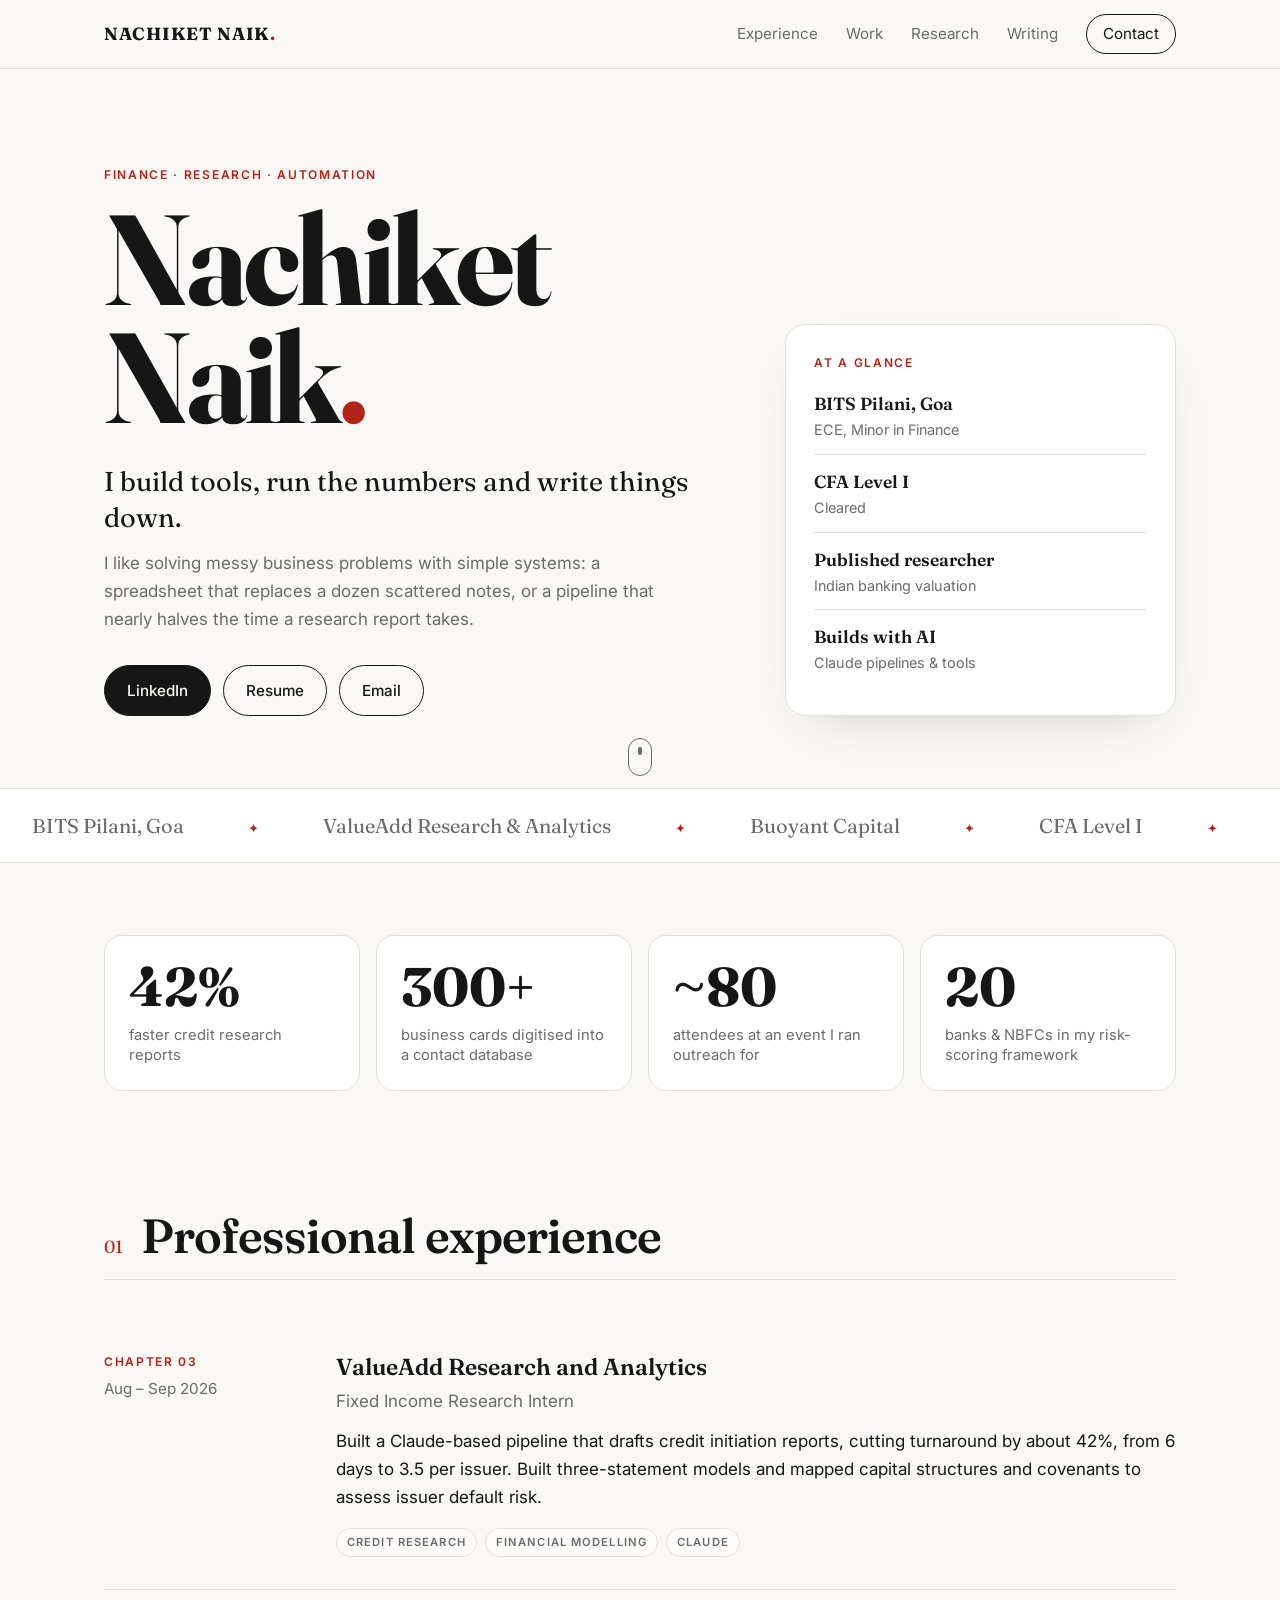
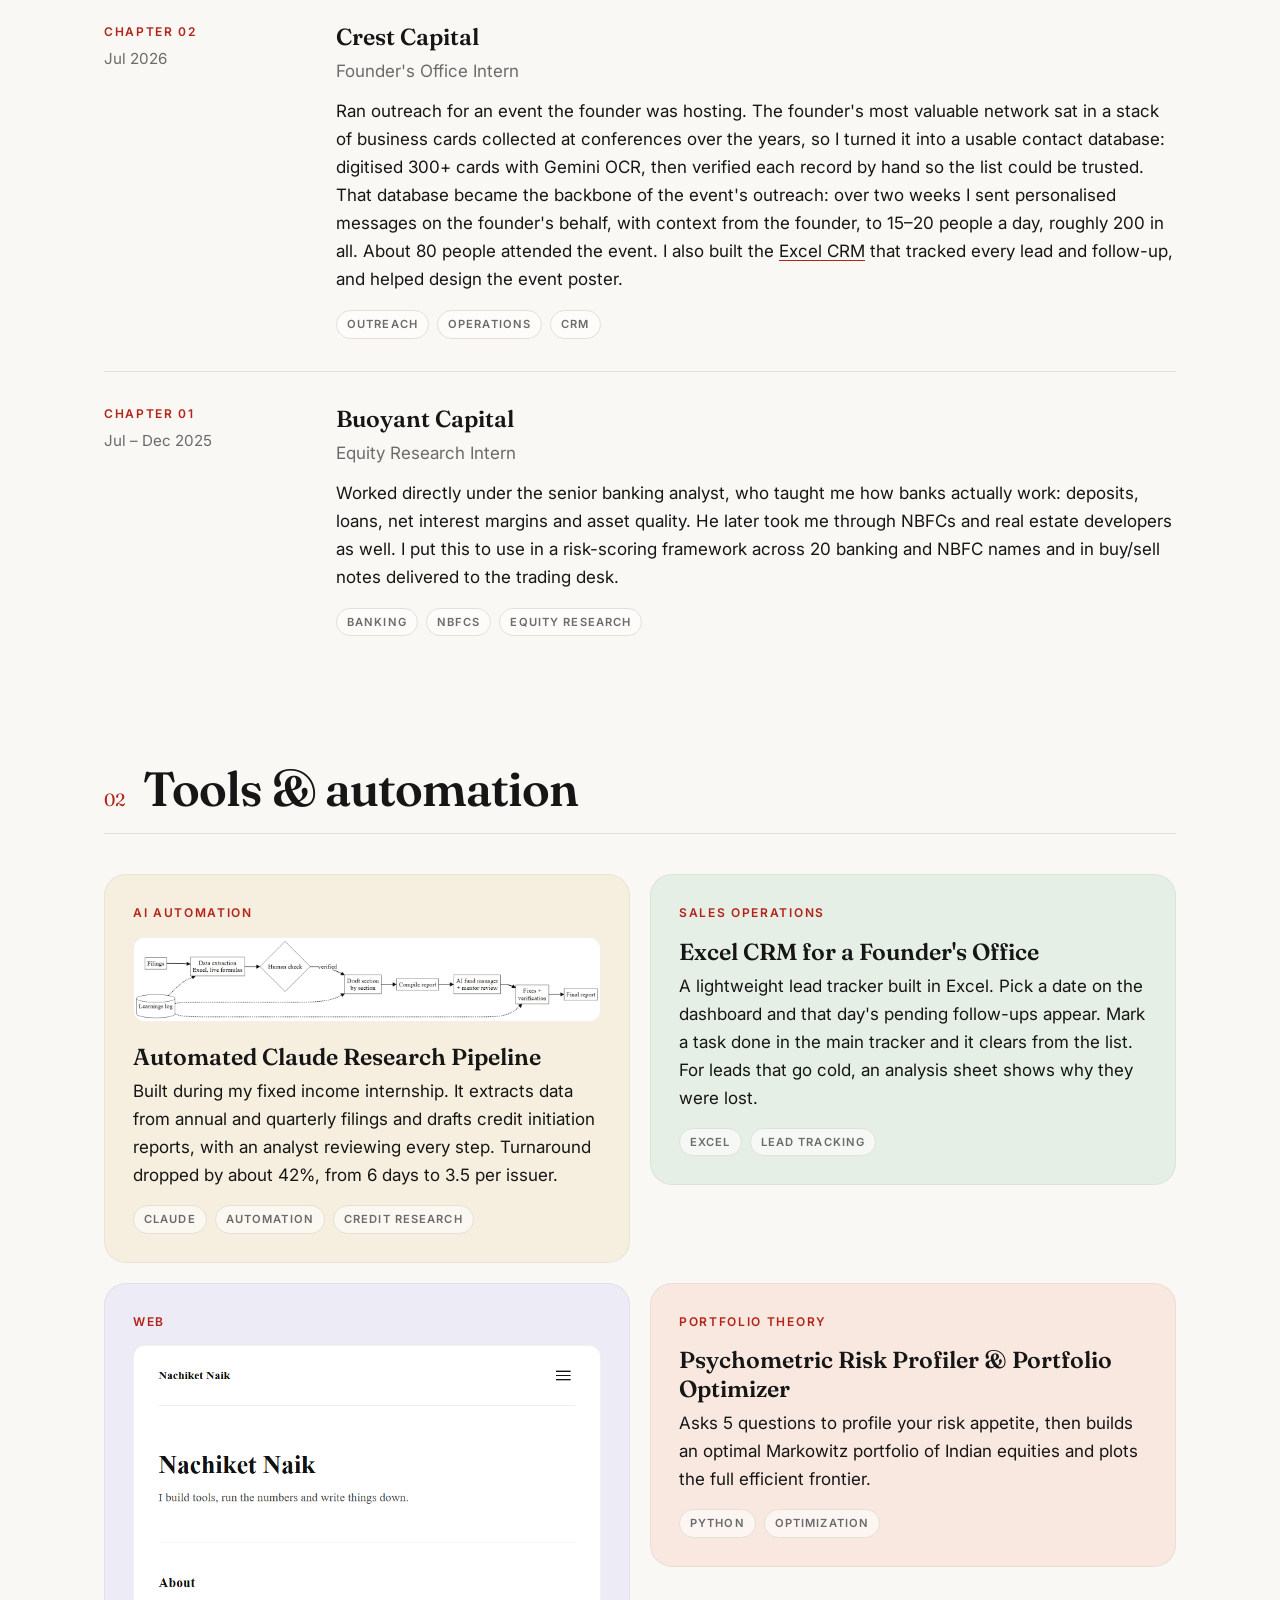
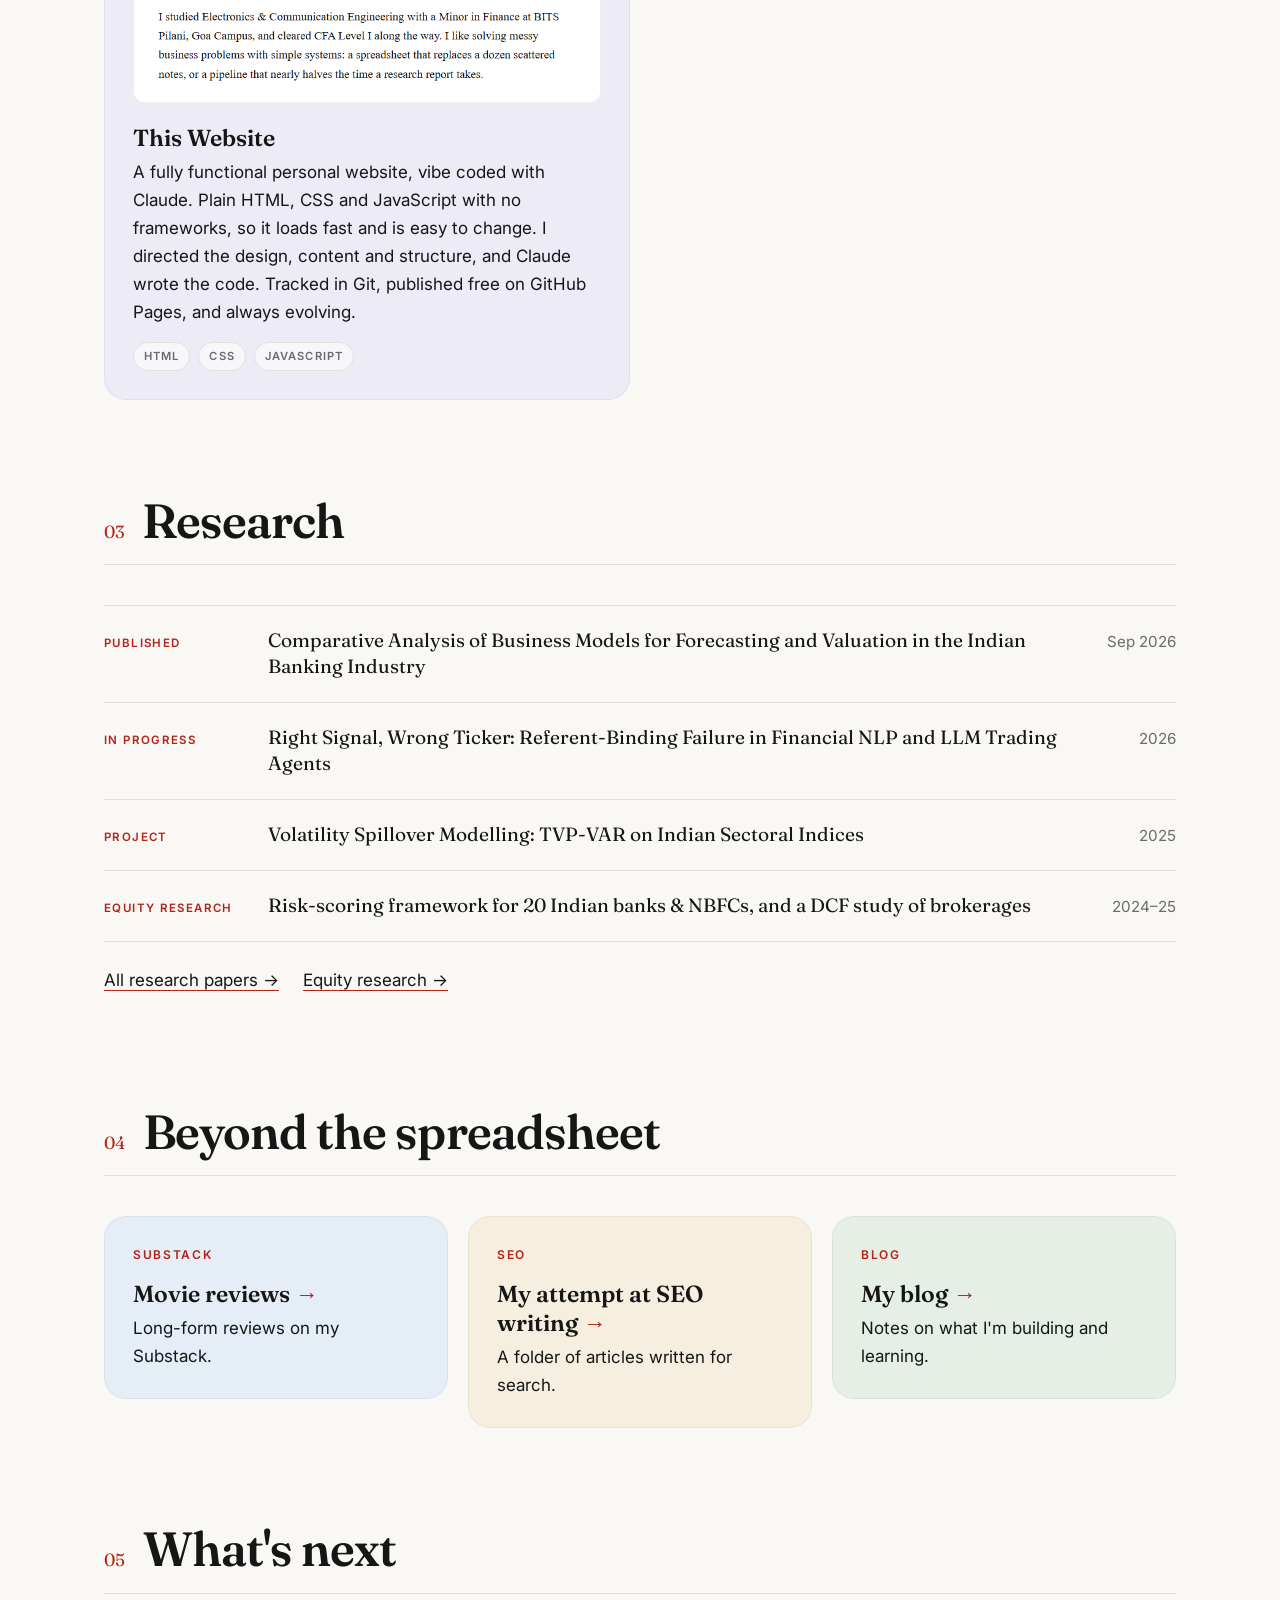
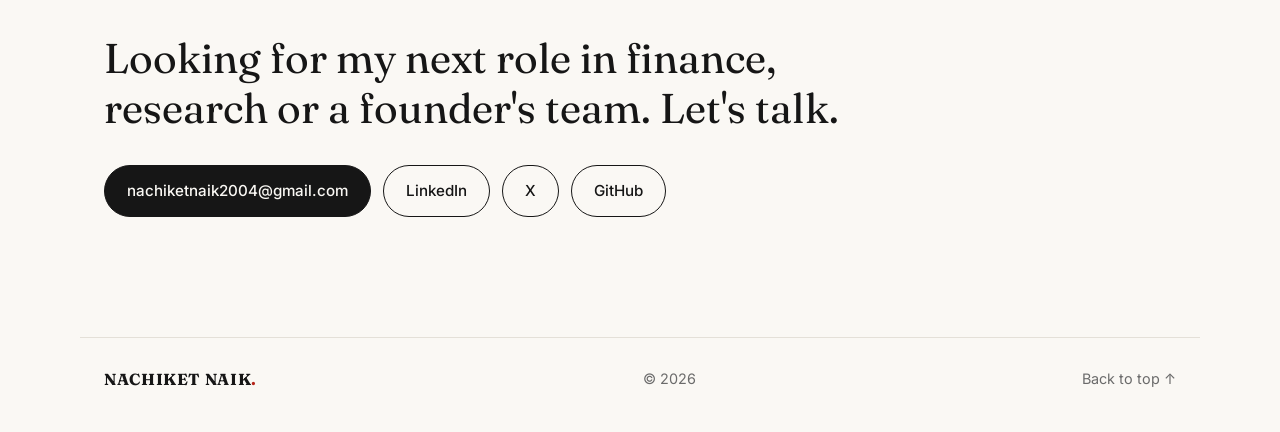
==== preview/index.html @ 5837fd1f "Add redesign preview at /preview/ Co-Authored-By: Claude Opus 5.5 <noreply@anthropic.com>" ====
<!DOCTYPE html>
<html lang="en">
<head>
  <meta charset="UTF-8">
  <meta name="viewport" content="width=device-width, initial-scale=1.0">
  <title>Nachiket Naik</title>
  <meta name="description" content="Nachiket Naik: finance, research and automation.">
  <meta name="robots" content="noindex">
  <link rel="preconnect" href="https://fonts.googleapis.com">
  <link rel="preconnect" href="https://fonts.gstatic.com" crossorigin>
  <link rel="stylesheet" href="https://fonts.googleapis.com/css2?family=Fraunces:opsz,wght@9..144,400;9..144,600;9..144,700&family=Inter:wght@400;500;600&display=swap">
  <link rel="stylesheet" href="style.css">
  <script>document.documentElement.classList.add("js");</script>
</head>
<body>
  <a class="skip" href="#main">Skip to content</a>

  <header class="site-header">
    <div class="wrap header-inner">
      <a class="wordmark" href="#top">NACHIKET NAIK<span>.</span></a>
      <button class="menu-toggle" aria-label="Open menu" aria-expanded="false" aria-controls="nav">
        <span></span><span></span><span></span>
      </button>
      <nav class="nav" id="nav">
        <a href="#experience">Experience</a>
        <a href="#work">Work</a>
        <a href="#research">Research</a>
        <a href="#writing">Writing</a>
        <a href="#contact" class="nav-cta">Contact</a>
      </nav>
    </div>
  </header>

  <main id="main">
    <!-- Hero -->
    <section class="hero" id="top">
      <div class="wrap hero-grid">
        <div class="hero-text">
          <p class="eyebrow">Finance · Research · Automation</p>
          <h1>Nachiket<br>Naik<span class="dot">.</span></h1>
          <p class="lede">I build tools, run the numbers and write things down.</p>
          <p class="intro">
            I like solving messy business problems with simple systems: a spreadsheet that replaces
            a dozen scattered notes, or a pipeline that nearly halves the time a research report takes.
          </p>
          <div class="buttons">
            <a class="btn btn-dark" href="https://www.linkedin.com/in/-nachiketnaik/">LinkedIn</a>
            <a class="btn" href="https://drive.google.com/file/d/1lpY8gLjxiE8MY2KQg7VX3oqKlX9Xgd91/view?usp=sharing">Resume</a>
            <a class="btn" href="mailto:nachiketnaik2004@gmail.com">Email</a>
          </div>
        </div>

        <aside class="hero-card">
          <p class="label">At a glance</p>
          <ul>
            <li><strong>BITS Pilani, Goa</strong><span>ECE, Minor in Finance</span></li>
            <li><strong>CFA Level I</strong><span>Cleared</span></li>
            <li><strong>Published researcher</strong><span>Indian banking valuation</span></li>
            <li><strong>Builds with AI</strong><span>Claude pipelines &amp; tools</span></li>
          </ul>
        </aside>
      </div>
      <a class="scroll-cue" href="#experience" aria-label="Scroll to experience"><span></span></a>
    </section>

    <!-- Marquee -->
    <div class="marquee" aria-hidden="true">
      <div class="marquee-track">
        <span>BITS Pilani, Goa</span><span>ValueAdd Research &amp; Analytics</span><span>Buoyant Capital</span><span>CFA Level I</span><span>Peer-reviewed research</span><span>Claude automation</span>
        <span>BITS Pilani, Goa</span><span>ValueAdd Research &amp; Analytics</span><span>Buoyant Capital</span><span>CFA Level I</span><span>Peer-reviewed research</span><span>Claude automation</span>
      </div>
    </div>

    <!-- Stats -->
    <section class="wrap stats">
      <div class="stat reveal"><strong>42%</strong><span>faster credit research reports</span></div>
      <div class="stat reveal"><strong>300+</strong><span>business cards digitised into a contact database</span></div>
      <div class="stat reveal"><strong>~80</strong><span>attendees at an event I ran outreach for</span></div>
      <div class="stat reveal"><strong>20</strong><span>banks &amp; NBFCs in my risk-scoring framework</span></div>
    </section>

    <!-- 01 Experience -->
    <section class="wrap section" id="experience">
      <div class="section-head reveal">
        <span class="num">01</span>
        <h2>Professional experience</h2>
      </div>

      <article class="chapter reveal">
        <div class="chapter-meta">
          <span class="chapter-no">Chapter 03</span>
          <span class="dates">Aug – Sep 2026</span>
        </div>
        <div class="chapter-body">
          <h3>ValueAdd Research and Analytics</h3>
          <p class="role">Fixed Income Research Intern</p>
          <p>
            Built a Claude-based pipeline that drafts credit initiation reports, cutting turnaround
            by about 42%, from 6 days to 3.5 per issuer. Built three-statement models and mapped
            capital structures and covenants to assess issuer default risk.
          </p>
          <p class="tags"><span>Credit research</span><span>Financial modelling</span><span>Claude</span></p>
        </div>
      </article>

      <article class="chapter reveal">
        <div class="chapter-meta">
          <span class="chapter-no">Chapter 02</span>
          <span class="dates">Jul 2026</span>
        </div>
        <div class="chapter-body">
          <h3>Crest Capital</h3>
          <p class="role">Founder's Office Intern</p>
          <p>
            Ran outreach for an event the founder was hosting. The founder's most valuable network
            sat in a stack of business cards collected at conferences over the years, so I turned it
            into a usable contact database: digitised 300+ cards with Gemini OCR, then verified each
            record by hand so the list could be trusted. That database became the backbone of the
            event's outreach: over two weeks I sent personalised messages on the founder's behalf,
            with context from the founder, to 15&ndash;20 people a day, roughly 200 in all. About 80
            people attended the event. I also built the <a href="#work">Excel CRM</a> that tracked
            every lead and follow-up, and helped design the event poster.
          </p>
          <p class="tags"><span>Outreach</span><span>Operations</span><span>CRM</span></p>
        </div>
      </article>

      <article class="chapter reveal">
        <div class="chapter-meta">
          <span class="chapter-no">Chapter 01</span>
          <span class="dates">Jul – Dec 2025</span>
        </div>
        <div class="chapter-body">
          <h3>Buoyant Capital</h3>
          <p class="role">Equity Research Intern</p>
          <p>
            Worked directly under the senior banking analyst, who taught me how banks actually work:
            deposits, loans, net interest margins and asset quality. He later took me through NBFCs
            and real estate developers as well. I put this to use in a risk-scoring framework across
            20 banking and NBFC names and in buy/sell notes delivered to the trading desk.
          </p>
          <p class="tags"><span>Banking</span><span>NBFCs</span><span>Equity research</span></p>
        </div>
      </article>
    </section>

    <!-- 02 Work -->
    <section class="wrap section" id="work">
      <div class="section-head reveal">
        <span class="num">02</span>
        <h2>Tools &amp; automation</h2>
      </div>

      <div class="cards">
        <article class="card tint-cream reveal">
          <p class="label">AI automation</p>
          <img src="../images/pipeline.png" alt="Flow of the pipeline: filings, data extraction, human check, section drafting, compile, AI fund manager and mentor review, fixes, final report, with a learnings log feeding each step" loading="lazy">
          <h3><a href="https://github.com/nachiketnaik-cmd/Credit-Research-pipeline">Automated Claude Research Pipeline</a></h3>
          <p>
            Built during my fixed income internship. It extracts data from annual and quarterly
            filings and drafts credit initiation reports, with an analyst reviewing every step.
            Turnaround dropped by about 42%, from 6 days to 3.5 per issuer.
          </p>
          <p class="tags"><span>Claude</span><span>Automation</span><span>Credit research</span></p>
        </article>

        <article class="card tint-sage reveal">
          <p class="label">Sales operations</p>
          <h3><a href="https://docs.google.com/spreadsheets/d/1djXH0H6pNZsDVqgVuht3K2jzTagbwj2F/edit?usp=sharing">Excel CRM for a Founder's Office</a></h3>
          <p>
            A lightweight lead tracker built in Excel. Pick a date on the dashboard and that day's
            pending follow-ups appear. Mark a task done in the main tracker and it clears from the
            list. For leads that go cold, an analysis sheet shows why they were lost.
          </p>
          <p class="tags"><span>Excel</span><span>Lead tracking</span></p>
        </article>

        <article class="card tint-lavender reveal">
          <p class="label">Web</p>
          <img src="../images/website.png" alt="Screenshot of the home page of this website" loading="lazy">
          <h3><a href="https://github.com/nachiketnaik-cmd/nachiketnaik-cmd.github.io">This Website</a></h3>
          <p>
            A fully functional personal website, vibe coded with Claude. Plain HTML, CSS and
            JavaScript with no frameworks, so it loads fast and is easy to change. I directed the
            design, content and structure, and Claude wrote the code. Tracked in Git, published
            free on GitHub Pages, and always evolving.
          </p>
          <p class="tags"><span>HTML</span><span>CSS</span><span>JavaScript</span></p>
        </article>

        <article class="card tint-peach reveal">
          <p class="label">Portfolio theory</p>
          <h3><a href="https://github.com/nachiketnaik-cmd/Psychometric-Risk-Profiler-and-Portfolio-Optimizer">Psychometric Risk Profiler &amp; Portfolio Optimizer</a></h3>
          <p>
            Asks 5 questions to profile your risk appetite, then builds an optimal Markowitz
            portfolio of Indian equities and plots the full efficient frontier.
          </p>
          <p class="tags"><span>Python</span><span>Optimization</span></p>
        </article>
      </div>
    </section>

    <!-- 03 Research -->
    <section class="wrap section" id="research">
      <div class="section-head reveal">
        <span class="num">03</span>
        <h2>Research</h2>
      </div>

      <div class="list">
        <a class="row reveal" href="https://iaraedu.com/pdf/ijair-volume-13-issue-3-july-september-2026-125-132.pdf">
          <span class="row-tag">Published</span>
          <span class="row-title">Comparative Analysis of Business Models for Forecasting and Valuation in the Indian Banking Industry</span>
          <span class="row-date">Sep 2026</span>
        </a>
        <a class="row reveal" href="../research.html">
          <span class="row-tag">In progress</span>
          <span class="row-title">Right Signal, Wrong Ticker: Referent-Binding Failure in Financial NLP and LLM Trading Agents</span>
          <span class="row-date">2026</span>
        </a>
        <a class="row reveal" href="https://github.com/nachiketnaik-cmd/TVP-VAR-analysis-on-Indian-Sectoral-Indices">
          <span class="row-tag">Project</span>
          <span class="row-title">Volatility Spillover Modelling: TVP-VAR on Indian Sectoral Indices</span>
          <span class="row-date">2025</span>
        </a>
        <a class="row reveal" href="../equity-research.html">
          <span class="row-tag">Equity research</span>
          <span class="row-title">Risk-scoring framework for 20 Indian banks &amp; NBFCs, and a DCF study of brokerages</span>
          <span class="row-date">2024–25</span>
        </a>
      </div>
      <p class="more reveal"><a href="../research.html">All research papers →</a> <a href="../equity-research.html">Equity research →</a></p>
    </section>

    <!-- 04 Writing -->
    <section class="wrap section" id="writing">
      <div class="section-head reveal">
        <span class="num">04</span>
        <h2>Beyond the spreadsheet</h2>
      </div>

      <div class="cards cards-3">
        <a class="card card-link tint-sky reveal" href="https://substack.com/@manwiththewords">
          <p class="label">Substack</p>
          <h3>Movie reviews</h3>
          <p>Long-form reviews on my Substack.</p>
        </a>
        <a class="card card-link tint-cream reveal" href="https://drive.google.com/drive/folders/18H-LGqWN4wmkixLuVcTkFv6u15X6LTYh?usp=drive_link">
          <p class="label">SEO</p>
          <h3>My attempt at SEO writing</h3>
          <p>A folder of articles written for search.</p>
        </a>
        <a class="card card-link tint-sage reveal" href="../writing.html">
          <p class="label">Blog</p>
          <h3>My blog</h3>
          <p>Notes on what I'm building and learning.</p>
        </a>
      </div>
    </section>

    <!-- 05 Contact -->
    <section class="wrap section contact" id="contact">
      <div class="section-head reveal">
        <span class="num">05</span>
        <h2>What's next</h2>
      </div>
      <p class="big reveal">Looking for my next role in finance, research or a founder's team. Let's talk.</p>
      <div class="buttons reveal">
        <a class="btn btn-dark" href="mailto:nachiketnaik2004@gmail.com">nachiketnaik2004@gmail.com</a>
        <a class="btn" href="https://www.linkedin.com/in/-nachiketnaik/">LinkedIn</a>
        <a class="btn" href="https://x.com/nachi_naik">X</a>
        <a class="btn" href="https://github.com/nachiketnaik-cmd">GitHub</a>
      </div>
    </section>
  </main>

  <footer class="wrap footer">
    <span class="wordmark">NACHIKET NAIK<span>.</span></span>
    <span>&copy; 2026</span>
    <a href="#top">Back to top ↑</a>
  </footer>

  <script src="script.js"></script>
</body>
</html>
---- preview/style.css ----
/* Preview redesign */

:root {
  --bg: #faf8f4;
  --ink: #161616;
  --muted: #6b6b6b;
  --line: #e4e0d8;
  --accent: #b42318;
  --cream: #f6efdf;
  --sage: #e6efe5;
  --lavender: #ecebf6;
  --peach: #f8e8e0;
  --sky: #e5eef6;
  --serif: "Fraunces", "Times New Roman", serif;
  --sans: "Inter", system-ui, -apple-system, "Segoe UI", sans-serif;
}

* { box-sizing: border-box; }

html { scroll-behavior: smooth; }

body {
  margin: 0;
  background: var(--bg);
  color: var(--ink);
  font-family: var(--sans);
  font-size: 17px;
  line-height: 1.65;
  -webkit-font-smoothing: antialiased;
}

a { color: inherit; }

img { max-width: 100%; display: block; }

.wrap {
  max-width: 1120px;
  margin: 0 auto;
  padding: 0 24px;
}

.skip {
  position: absolute;
  left: -999px;
  top: 8px;
  background: var(--ink);
  color: #fff;
  padding: 8px 14px;
  z-index: 100;
}
.skip:focus { left: 8px; }

/* Header */

.site-header {
  position: sticky;
  top: 0;
  z-index: 50;
  background: rgba(250, 248, 244, 0.88);
  backdrop-filter: blur(10px);
  -webkit-backdrop-filter: blur(10px);
  border-bottom: 1px solid var(--line);
}

.header-inner {
  display: flex;
  align-items: center;
  justify-content: space-between;
  height: 68px;
}

.wordmark {
  font-family: var(--serif);
  font-weight: 700;
  font-size: 1.1rem;
  letter-spacing: 0.04em;
  text-decoration: none;
}
.wordmark span { color: var(--accent); }

.nav { display: flex; gap: 28px; align-items: center; }

.nav a {
  text-decoration: none;
  font-size: 0.95rem;
  color: var(--muted);
  transition: color 0.2s;
}
.nav a:hover { color: var(--ink); }

.nav .nav-cta {
  color: var(--ink);
  border: 1px solid var(--ink);
  border-radius: 999px;
  padding: 6px 16px;
}
.nav .nav-cta:hover { background: var(--ink); color: var(--bg); }

.menu-toggle {
  display: none;
  background: none;
  border: 0;
  padding: 8px;
  cursor: pointer;
}
.menu-toggle span {
  display: block;
  width: 22px;
  height: 2px;
  background: var(--ink);
  margin: 5px 0;
  transition: transform 0.2s, opacity 0.2s;
}
.menu-toggle[aria-expanded="true"] span:nth-child(1) { transform: translateY(7px) rotate(45deg); }
.menu-toggle[aria-expanded="true"] span:nth-child(2) { opacity: 0; }
.menu-toggle[aria-expanded="true"] span:nth-child(3) { transform: translateY(-7px) rotate(-45deg); }

/* Hero */

.hero {
  position: relative;
  padding: 96px 0 72px;
}

.hero-grid {
  display: grid;
  grid-template-columns: 1.6fr 1fr;
  gap: 56px;
  align-items: end;
}

.eyebrow, .label {
  font-size: 0.75rem;
  font-weight: 600;
  letter-spacing: 0.14em;
  text-transform: uppercase;
  color: var(--accent);
  margin: 0 0 16px;
}

h1 {
  font-family: var(--serif);
  font-weight: 700;
  font-size: clamp(3.6rem, 11vw, 8rem);
  line-height: 0.92;
  letter-spacing: -0.03em;
  margin: 0 0 28px;
}
h1 .dot { color: var(--accent); }

.lede {
  font-family: var(--serif);
  font-size: clamp(1.3rem, 2.6vw, 1.7rem);
  line-height: 1.3;
  margin: 0 0 14px;
}

.intro {
  color: var(--muted);
  max-width: 560px;
  margin: 0 0 32px;
}

.buttons { display: flex; flex-wrap: wrap; gap: 12px; }

.btn {
  display: inline-block;
  text-decoration: none;
  font-weight: 500;
  font-size: 0.95rem;
  padding: 12px 22px;
  border: 1px solid var(--ink);
  border-radius: 999px;
  transition: background 0.2s, color 0.2s, transform 0.2s;
}
.btn:hover { transform: translateY(-2px); background: var(--ink); color: var(--bg); }
.btn-dark { background: var(--ink); color: var(--bg); }
.btn-dark:hover { background: var(--accent); border-color: var(--accent); }

.hero-card {
  background: #fff;
  border: 1px solid var(--line);
  border-radius: 20px;
  padding: 28px;
  box-shadow: 0 20px 50px -30px rgba(0, 0, 0, 0.25);
  animation: float 6s ease-in-out infinite;
}
.hero-card ul { list-style: none; margin: 0; padding: 0; }
.hero-card li {
  display: flex;
  flex-direction: column;
  padding: 12px 0;
  border-top: 1px solid var(--line);
}
.hero-card li:first-child { border-top: 0; padding-top: 0; }
.hero-card strong { font-family: var(--serif); font-size: 1.1rem; font-weight: 600; }
.hero-card span { color: var(--muted); font-size: 0.9rem; }

.scroll-cue {
  position: absolute;
  left: 50%;
  bottom: 12px;
  width: 24px;
  height: 38px;
  border: 1.5px solid var(--muted);
  border-radius: 12px;
  transform: translateX(-50%);
}
.scroll-cue span {
  position: absolute;
  left: 50%;
  top: 8px;
  width: 4px;
  height: 8px;
  margin-left: -2px;
  border-radius: 2px;
  background: var(--muted);
  animation: cue 1.8s ease-in-out infinite;
}

/* Marquee */

.marquee {
  overflow: hidden;
  border-top: 1px solid var(--line);
  border-bottom: 1px solid var(--line);
  padding: 20px 0;
  background: #fff;
}
.marquee-track {
  display: flex;
  width: max-content;
  animation: marquee 32s linear infinite;
}
.marquee-track span {
  font-family: var(--serif);
  font-size: 1.25rem;
  color: var(--muted);
  white-space: nowrap;
  padding: 0 32px;
}
.marquee-track span::after {
  content: "✦";
  color: var(--accent);
  font-size: 0.8rem;
  margin-left: 64px;
  vertical-align: middle;
}

/* Stats */

.stats {
  display: grid;
  grid-template-columns: repeat(4, 1fr);
  gap: 16px;
  padding-top: 72px;
  padding-bottom: 24px;
}
.stat {
  border: 1px solid var(--line);
  border-radius: 18px;
  padding: 24px;
  background: #fff;
}
.stat strong {
  display: block;
  font-family: var(--serif);
  font-size: clamp(2.4rem, 5vw, 3.4rem);
  line-height: 1;
  margin-bottom: 10px;
}
.stat span { color: var(--muted); font-size: 0.92rem; line-height: 1.4; display: block; }

/* Sections */

.section { padding-top: 96px; }

.section-head {
  display: flex;
  align-items: baseline;
  gap: 18px;
  margin-bottom: 40px;
  border-bottom: 1px solid var(--line);
  padding-bottom: 18px;
}
.num {
  font-family: var(--serif);
  color: var(--accent);
  font-size: 1.1rem;
}
h2 {
  font-family: var(--serif);
  font-weight: 600;
  font-size: clamp(2rem, 4.5vw, 3rem);
  line-height: 1.05;
  letter-spacing: -0.02em;
  margin: 0;
}

h3 {
  font-family: var(--serif);
  font-weight: 600;
  font-size: 1.45rem;
  line-height: 1.25;
  margin: 0 0 6px;
}
h3 a { text-decoration: none; }
h3 a:hover { text-decoration: underline; text-decoration-color: var(--accent); text-underline-offset: 4px; }

.tags { display: flex; flex-wrap: wrap; gap: 8px; margin: 16px 0 0; }
.tags span {
  font-size: 0.7rem;
  font-weight: 600;
  letter-spacing: 0.1em;
  text-transform: uppercase;
  border: 1px solid var(--line);
  background: rgba(255, 255, 255, 0.6);
  border-radius: 999px;
  padding: 4px 10px;
  color: var(--muted);
}

/* Experience chapters */

.chapter {
  display: grid;
  grid-template-columns: 200px 1fr;
  gap: 32px;
  padding: 32px 0;
  border-bottom: 1px solid var(--line);
}
.chapter:last-child { border-bottom: 0; }
.chapter-meta { display: flex; flex-direction: column; gap: 4px; }
.chapter-no {
  font-size: 0.75rem;
  font-weight: 600;
  letter-spacing: 0.14em;
  text-transform: uppercase;
  color: var(--accent);
}
.dates { color: var(--muted); font-size: 0.95rem; }
.role { color: var(--muted); margin: 0 0 12px; }
.chapter-body p { margin-top: 0; }
.chapter-body a { text-decoration-color: var(--accent); text-underline-offset: 3px; }

/* Cards */

.cards {
  display: grid;
  grid-template-columns: repeat(2, 1fr);
  gap: 20px;
  align-items: start;
}
.cards-3 { grid-template-columns: repeat(3, 1fr); }

.card {
  border-radius: 22px;
  padding: 28px;
  border: 1px solid rgba(0, 0, 0, 0.05);
  transition: transform 0.25s, box-shadow 0.25s;
}
.card:hover { transform: translateY(-4px); box-shadow: 0 24px 50px -32px rgba(0, 0, 0, 0.35); }
.card p { margin: 0; }
.card .tags { margin-top: 16px; }
.card img {
  border-radius: 12px;
  border: 1px solid rgba(0, 0, 0, 0.06);
  margin-bottom: 20px;
  background: #fff;
}
.card .label { margin-bottom: 14px; }
.card-link { text-decoration: none; display: block; }
.card-link h3::after { content: " →"; color: var(--accent); }

.tint-cream { background: var(--cream); }
.tint-sage { background: var(--sage); }
.tint-lavender { background: var(--lavender); }
.tint-peach { background: var(--peach); }
.tint-sky { background: var(--sky); }

/* Research list */

.list { border-top: 1px solid var(--line); }
.row {
  display: grid;
  grid-template-columns: 140px 1fr 90px;
  gap: 24px;
  align-items: baseline;
  padding: 22px 0;
  border-bottom: 1px solid var(--line);
  text-decoration: none;
  transition: padding 0.25s, background 0.25s;
}
.row:hover { padding-left: 12px; background: #fff; }
.row-tag {
  font-size: 0.72rem;
  font-weight: 600;
  letter-spacing: 0.12em;
  text-transform: uppercase;
  color: var(--accent);
}
.row-title { font-family: var(--serif); font-size: 1.2rem; line-height: 1.35; }
.row-date { color: var(--muted); text-align: right; font-size: 0.95rem; }

.more { margin-top: 24px; display: flex; gap: 24px; flex-wrap: wrap; }
.more a { text-decoration-color: var(--accent); text-underline-offset: 4px; }

/* Contact */

.big {
  font-family: var(--serif);
  font-size: clamp(1.6rem, 4vw, 2.6rem);
  line-height: 1.2;
  max-width: 820px;
  margin: 0 0 32px;
}

/* Footer */

.footer {
  display: flex;
  justify-content: space-between;
  align-items: center;
  gap: 16px;
  margin-top: 120px;
  padding-top: 28px;
  padding-bottom: 40px;
  border-top: 1px solid var(--line);
  color: var(--muted);
  font-size: 0.9rem;
}
.footer .wordmark { color: var(--ink); font-size: 1rem; }
.footer a { text-decoration: none; }
.footer a:hover { color: var(--ink); }

/* Motion */

.js .reveal {
  opacity: 0;
  transform: translateY(24px);
  transition: opacity 0.7s ease, transform 0.7s ease;
}
.js .reveal.in { opacity: 1; transform: none; }

@keyframes marquee { to { transform: translateX(-50%); } }
@keyframes float { 50% { transform: translateY(-8px); } }
@keyframes cue {
  0% { opacity: 0; transform: translateY(0); }
  40% { opacity: 1; }
  100% { opacity: 0; transform: translateY(12px); }
}

@media (prefers-reduced-motion: reduce) {
  html { scroll-behavior: auto; }
  .marquee-track, .hero-card, .scroll-cue span { animation: none; }
  .js .reveal { opacity: 1; transform: none; transition: none; }
}

/* Tablet */

@media (max-width: 900px) {
  .hero-grid { grid-template-columns: 1fr; gap: 40px; }
  .stats { grid-template-columns: repeat(2, 1fr); }
  .cards-3 { grid-template-columns: 1fr; }
}

/* Phone */

@media (max-width: 720px) {
  .wrap { padding: 0 16px; }
  .menu-toggle { display: block; }
  .nav {
    display: none;
    position: absolute;
    top: 68px;
    left: 0;
    right: 0;
    flex-direction: column;
    align-items: flex-start;
    gap: 0;
    background: var(--bg);
    border-bottom: 1px solid var(--line);
    padding: 8px 16px 20px;
  }
  .nav.open { display: flex; }
  .nav a { padding: 12px 0; width: 100%; font-size: 1.05rem; color: var(--ink); }
  .nav .nav-cta { border: 0; padding: 12px 0; border-radius: 0; }
  .nav .nav-cta:hover { background: none; color: var(--accent); }

  .hero { padding: 56px 0 72px; }
  .hero-card { animation: none; }
  .stats { padding-top: 48px; gap: 12px; }
  .stat { padding: 18px; }
  .section { padding-top: 72px; }
  .chapter { grid-template-columns: 1fr; gap: 8px; }
  .chapter-meta { flex-direction: row; justify-content: space-between; }
  .cards { grid-template-columns: 1fr; }
  .card { padding: 22px; }
  .row { grid-template-columns: 1fr; gap: 4px; }
  .row-date { text-align: left; }
  .row:hover { padding-left: 0; }
  .footer { flex-direction: column; align-items: flex-start; margin-top: 80px; }
}
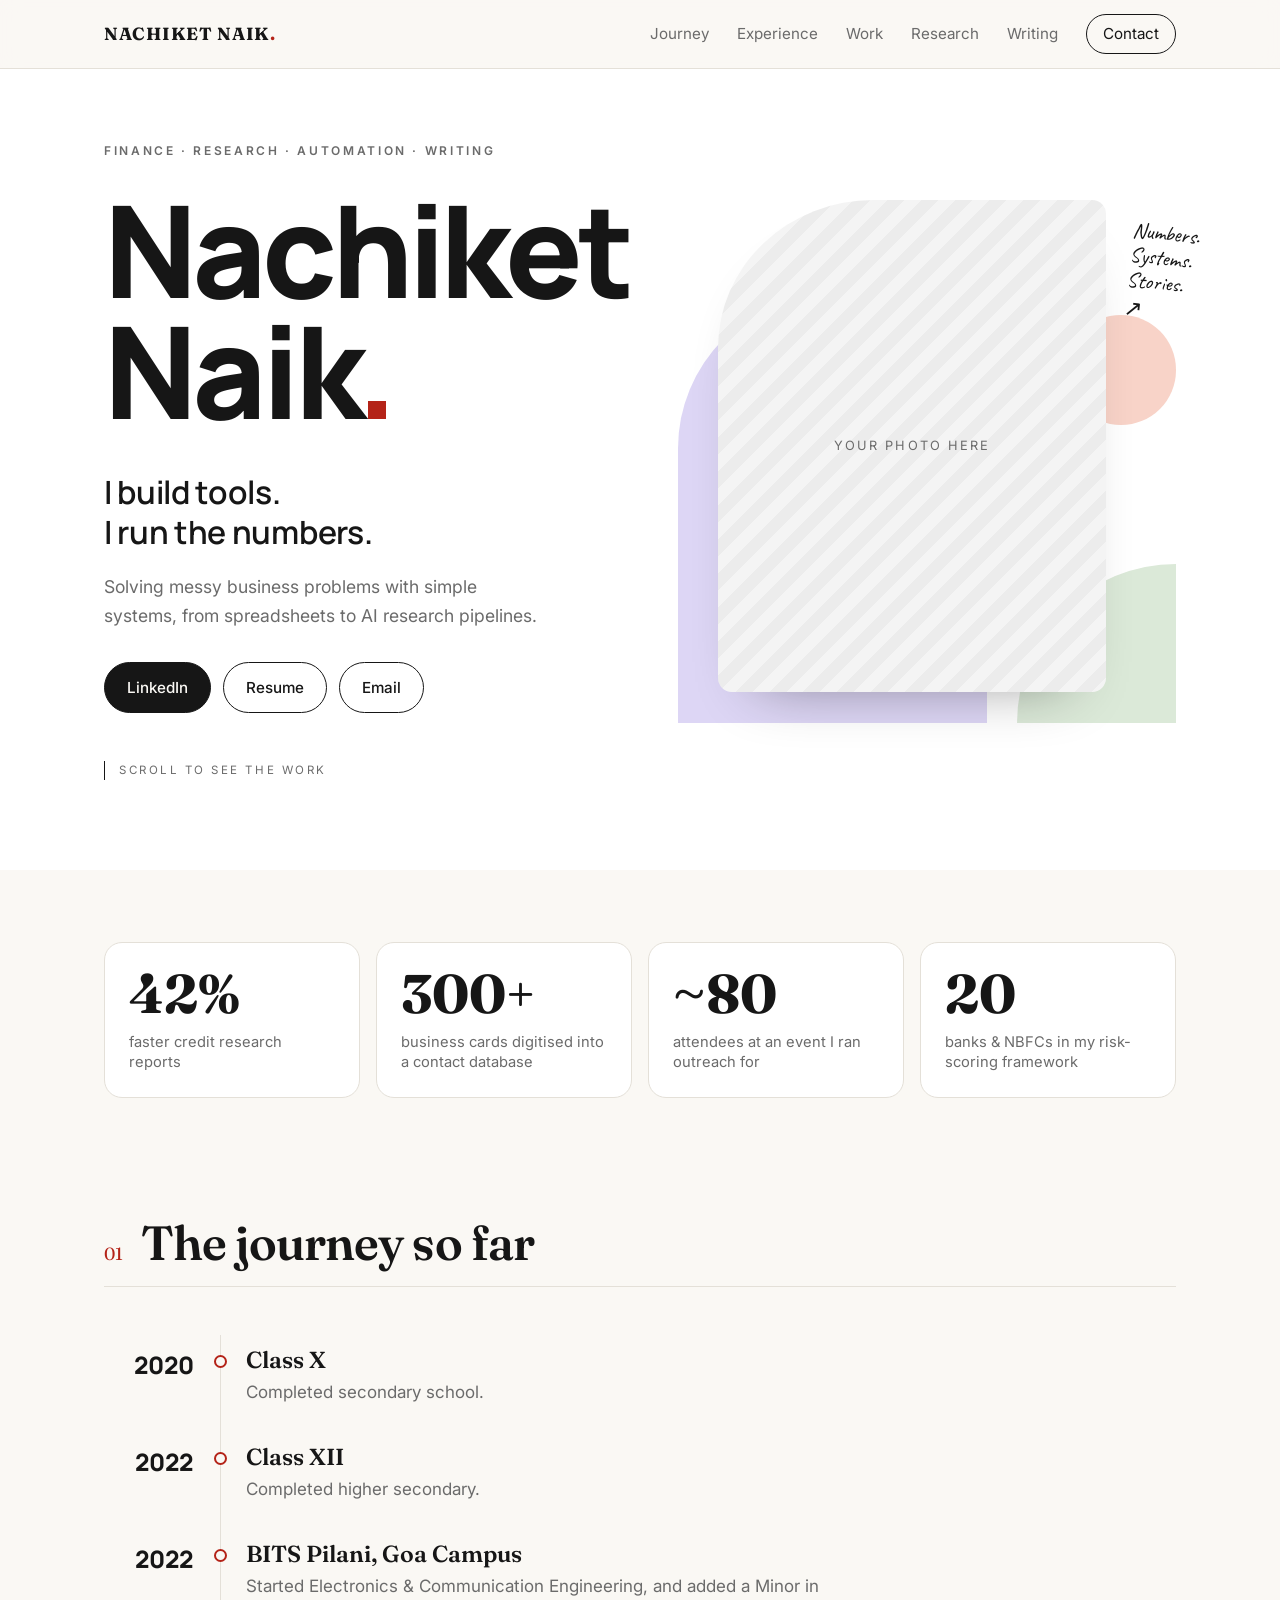
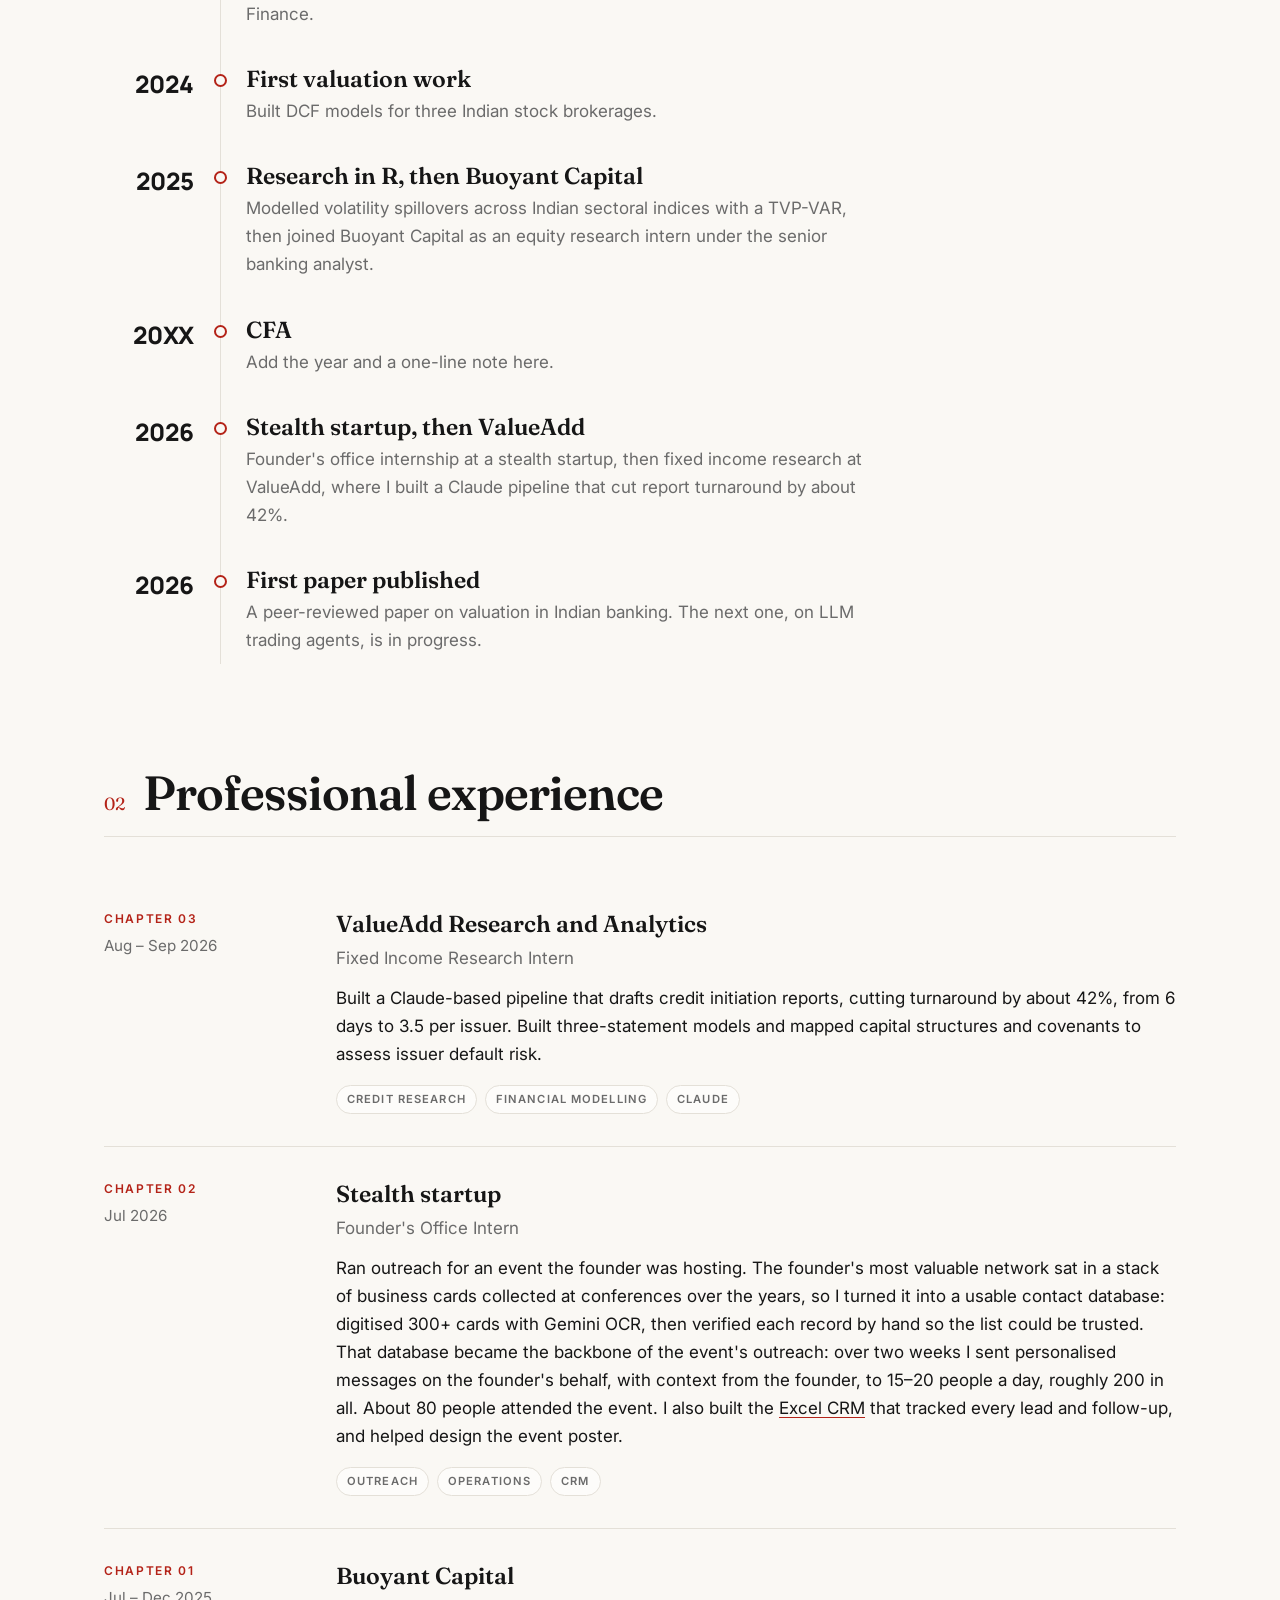
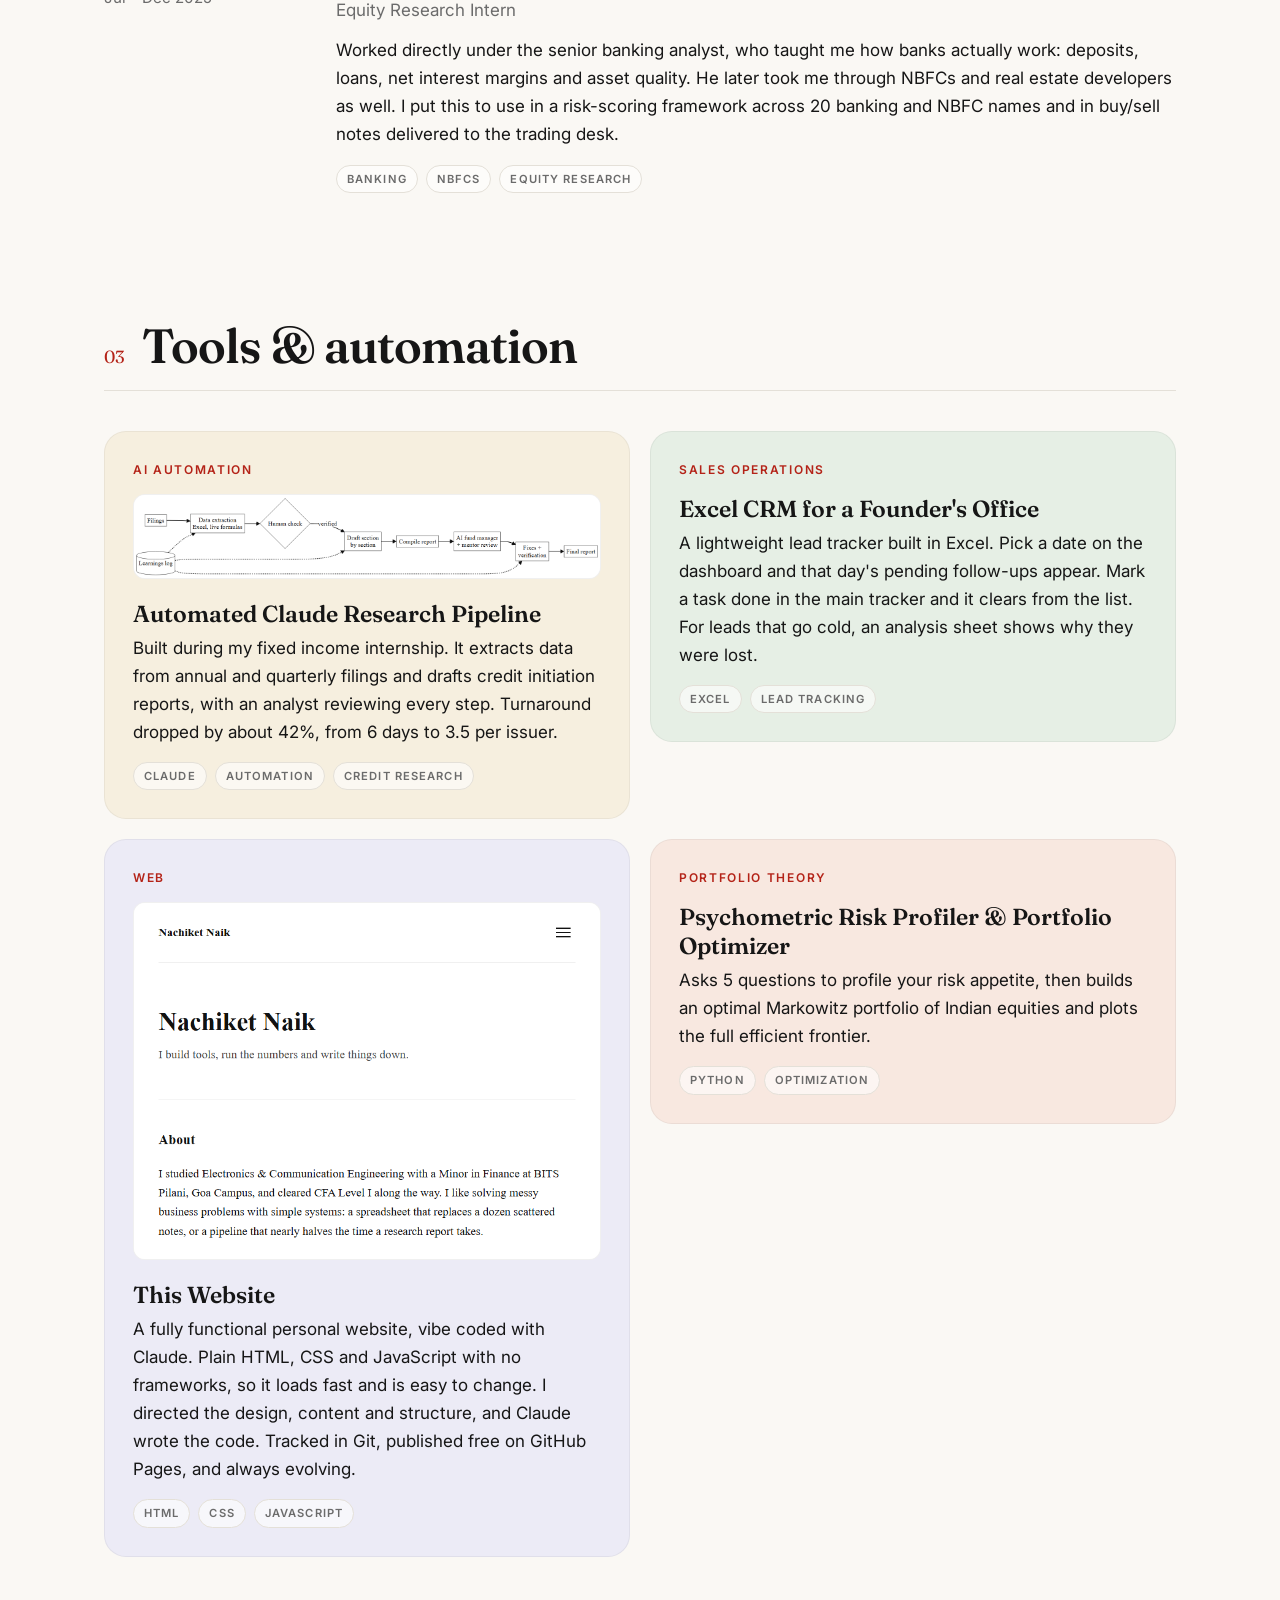
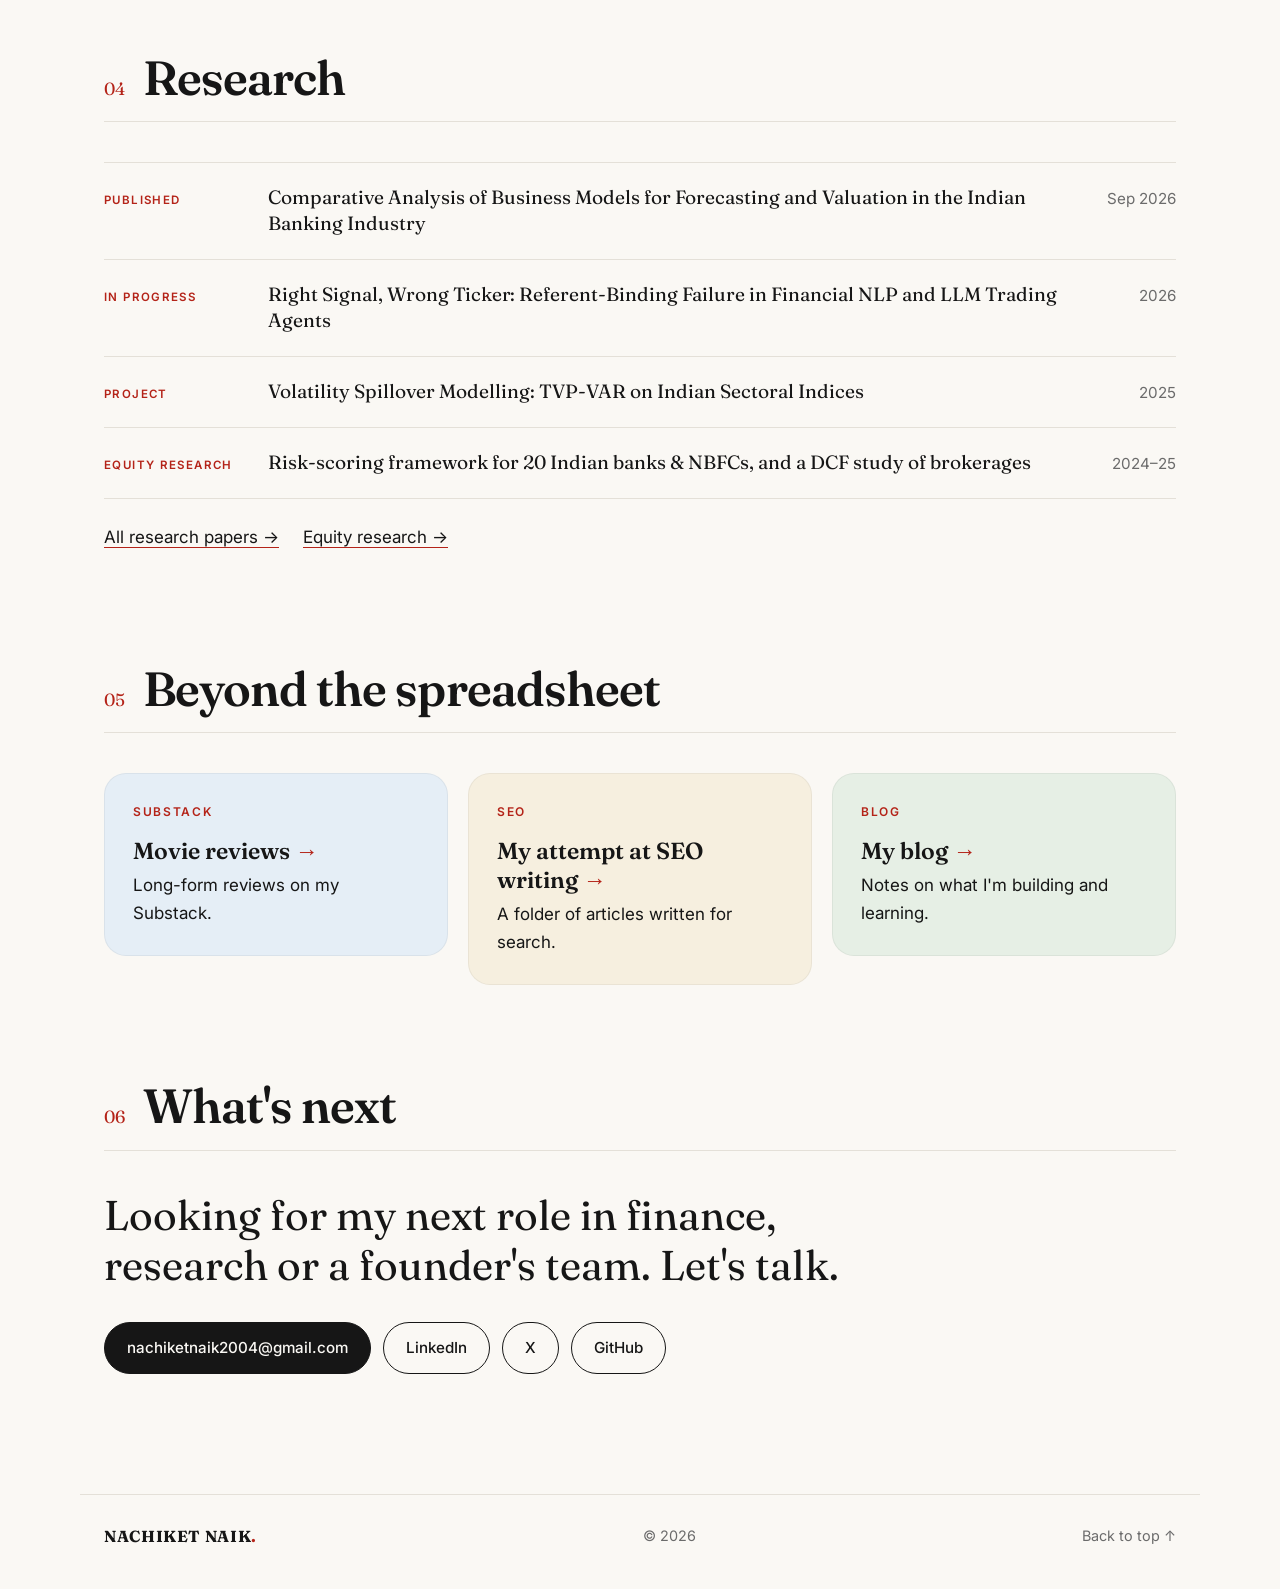
==== commit 7aaa3bf3: "Preview: new hero, timeline, stealth startup Co-Authored-By: Claude Opus 5.5 <noreply@anthropic.com>" ====
--- a/preview/index.html
+++ b/preview/index.html
@@ -8,7 +8,7 @@
   <meta name="robots" content="noindex">
   <link rel="preconnect" href="https://fonts.googleapis.com">
   <link rel="preconnect" href="https://fonts.gstatic.com" crossorigin>
-  <link rel="stylesheet" href="https://fonts.googleapis.com/css2?family=Fraunces:opsz,wght@9..144,400;9..144,600;9..144,700&family=Inter:wght@400;500;600&display=swap">
+  <link rel="stylesheet" href="https://fonts.googleapis.com/css2?family=Fraunces:opsz,wght@9..144,400;9..144,600;9..144,700&family=Inter:wght@400;500;600&family=Manrope:wght@600;700;800&family=Caveat:wght@500&display=swap">
   <link rel="stylesheet" href="style.css">
   <script>document.documentElement.classList.add("js");</script>
 </head>
@@ -22,6 +22,7 @@
         <span></span><span></span><span></span>
       </button>
       <nav class="nav" id="nav">
+        <a href="#journey">Journey</a>
         <a href="#experience">Experience</a>
         <a href="#work">Work</a>
         <a href="#research">Research</a>
@@ -36,40 +37,33 @@
     <section class="hero" id="top">
       <div class="wrap hero-grid">
         <div class="hero-text">
-          <p class="eyebrow">Finance · Research · Automation</p>
-          <h1>Nachiket<br>Naik<span class="dot">.</span></h1>
-          <p class="lede">I build tools, run the numbers and write things down.</p>
+          <p class="eyebrow">Finance · Research · Automation · Writing</p>
+          <h1>Nachiket<br>Naik<span class="dot"></span></h1>
+          <p class="lede">I build tools.<br>I run the numbers.</p>
           <p class="intro">
-            I like solving messy business problems with simple systems: a spreadsheet that replaces
-            a dozen scattered notes, or a pipeline that nearly halves the time a research report takes.
+            Solving messy business problems with simple systems, from spreadsheets
+            to AI research pipelines.
           </p>
           <div class="buttons">
             <a class="btn btn-dark" href="https://www.linkedin.com/in/-nachiketnaik/">LinkedIn</a>
             <a class="btn" href="https://drive.google.com/file/d/1lpY8gLjxiE8MY2KQg7VX3oqKlX9Xgd91/view?usp=sharing">Resume</a>
             <a class="btn" href="mailto:nachiketnaik2004@gmail.com">Email</a>
           </div>
-        </div>
-
-        <aside class="hero-card">
-          <p class="label">At a glance</p>
-          <ul>
-            <li><strong>BITS Pilani, Goa</strong><span>ECE, Minor in Finance</span></li>
-            <li><strong>CFA Level I</strong><span>Cleared</span></li>
-            <li><strong>Published researcher</strong><span>Indian banking valuation</span></li>
-            <li><strong>Builds with AI</strong><span>Claude pipelines &amp; tools</span></li>
-          </ul>
-        </aside>
-      </div>
-      <a class="scroll-cue" href="#experience" aria-label="Scroll to experience"><span></span></a>
-    </section>
-
-    <!-- Marquee -->
-    <div class="marquee" aria-hidden="true">
-      <div class="marquee-track">
-        <span>BITS Pilani, Goa</span><span>ValueAdd Research &amp; Analytics</span><span>Buoyant Capital</span><span>CFA Level I</span><span>Peer-reviewed research</span><span>Claude automation</span>
-        <span>BITS Pilani, Goa</span><span>ValueAdd Research &amp; Analytics</span><span>Buoyant Capital</span><span>CFA Level I</span><span>Peer-reviewed research</span><span>Claude automation</span>
-      </div>
-    </div>
+          <a class="scroll-note" href="#journey">Scroll to see the work</a>
+        </div>
+
+        <div class="hero-visual" aria-hidden="true">
+          <span class="shape shape-arch"></span>
+          <span class="shape shape-circle"></span>
+          <span class="shape shape-quarter"></span>
+          <div class="photo">
+            <!-- Replace this placeholder with: <img src="../images/me.jpg" alt=""> -->
+            <span>Your photo here</span>
+          </div>
+          <p class="handnote">Numbers.<br>Systems.<br>Stories.</p>
+        </div>
+      </div>
+    </section>
 
     <!-- Stats -->
     <section class="wrap stats">
@@ -79,10 +73,53 @@
       <div class="stat reveal"><strong>20</strong><span>banks &amp; NBFCs in my risk-scoring framework</span></div>
     </section>
 
-    <!-- 01 Experience -->
+    <!-- 01 Journey -->
+    <section class="wrap section" id="journey">
+      <div class="section-head reveal">
+        <span class="num">01</span>
+        <h2>The journey so far</h2>
+      </div>
+
+      <ol class="timeline">
+        <li class="reveal">
+          <span class="t-year">2020</span>
+          <div class="t-body"><h3>Class X</h3><p>Completed secondary school.</p></div>
+        </li>
+        <li class="reveal">
+          <span class="t-year">2022</span>
+          <div class="t-body"><h3>Class XII</h3><p>Completed higher secondary.</p></div>
+        </li>
+        <li class="reveal">
+          <span class="t-year">2022</span>
+          <div class="t-body"><h3>BITS Pilani, Goa Campus</h3><p>Started Electronics &amp; Communication Engineering, and added a Minor in Finance.</p></div>
+        </li>
+        <li class="reveal">
+          <span class="t-year">2024</span>
+          <div class="t-body"><h3>First valuation work</h3><p>Built DCF models for three Indian stock brokerages.</p></div>
+        </li>
+        <li class="reveal">
+          <span class="t-year">2025</span>
+          <div class="t-body"><h3>Research in R, then Buoyant Capital</h3><p>Modelled volatility spillovers across Indian sectoral indices with a TVP-VAR, then joined Buoyant Capital as an equity research intern under the senior banking analyst.</p></div>
+        </li>
+        <li class="reveal">
+          <span class="t-year">20XX</span>
+          <div class="t-body"><h3>CFA</h3><p>Add the year and a one-line note here.</p></div>
+        </li>
+        <li class="reveal">
+          <span class="t-year">2026</span>
+          <div class="t-body"><h3>Stealth startup, then ValueAdd</h3><p>Founder's office internship at a stealth startup, then fixed income research at ValueAdd, where I built a Claude pipeline that cut report turnaround by about 42%.</p></div>
+        </li>
+        <li class="reveal">
+          <span class="t-year">2026</span>
+          <div class="t-body"><h3>First paper published</h3><p>A peer-reviewed paper on valuation in Indian banking. The next one, on LLM trading agents, is in progress.</p></div>
+        </li>
+      </ol>
+    </section>
+
+    <!-- 02 Experience -->
     <section class="wrap section" id="experience">
       <div class="section-head reveal">
-        <span class="num">01</span>
+        <span class="num">02</span>
         <h2>Professional experience</h2>
       </div>
 
@@ -109,7 +146,7 @@
           <span class="dates">Jul 2026</span>
         </div>
         <div class="chapter-body">
-          <h3>Crest Capital</h3>
+          <h3>Stealth startup</h3>
           <p class="role">Founder's Office Intern</p>
           <p>
             Ran outreach for an event the founder was hosting. The founder's most valuable network
@@ -144,10 +181,10 @@
       </article>
     </section>
 
-    <!-- 02 Work -->
+    <!-- 03 Work -->
     <section class="wrap section" id="work">
       <div class="section-head reveal">
-        <span class="num">02</span>
+        <span class="num">03</span>
         <h2>Tools &amp; automation</h2>
       </div>
 
@@ -200,10 +237,10 @@
       </div>
     </section>
 
-    <!-- 03 Research -->
+    <!-- 04 Research -->
     <section class="wrap section" id="research">
       <div class="section-head reveal">
-        <span class="num">03</span>
+        <span class="num">04</span>
         <h2>Research</h2>
       </div>
 
@@ -232,10 +269,10 @@
       <p class="more reveal"><a href="../research.html">All research papers →</a> <a href="../equity-research.html">Equity research →</a></p>
     </section>
 
-    <!-- 04 Writing -->
+    <!-- 05 Writing -->
     <section class="wrap section" id="writing">
       <div class="section-head reveal">
-        <span class="num">04</span>
+        <span class="num">05</span>
         <h2>Beyond the spreadsheet</h2>
       </div>
 
@@ -258,10 +295,10 @@
       </div>
     </section>
 
-    <!-- 05 Contact -->
+    <!-- 06 Contact -->
     <section class="wrap section contact" id="contact">
       <div class="section-head reveal">
-        <span class="num">05</span>
+        <span class="num">06</span>
         <h2>What's next</h2>
       </div>
       <p class="big reveal">Looking for my next role in finance, research or a founder's team. Let's talk.</p>
--- a/preview/style.css
+++ b/preview/style.css
@@ -11,6 +11,10 @@
   --lavender: #ecebf6;
   --peach: #f8e8e0;
   --sky: #e5eef6;
+  --lavender-strong: #ddd6f5;
+  --peach-strong: #f8d3c8;
+  --sage-strong: #dbe9d8;
+  --display: "Manrope", "Inter", sans-serif;
   --serif: "Fraunces", "Times New Roman", serif;
   --sans: "Inter", system-ui, -apple-system, "Segoe UI", sans-serif;
 }
@@ -119,14 +123,15 @@
 
 .hero {
   position: relative;
-  padding: 96px 0 72px;
+  padding: 72px 0 88px;
+  background: #fff;
 }
 
 .hero-grid {
   display: grid;
-  grid-template-columns: 1.6fr 1fr;
-  gap: 56px;
-  align-items: end;
+  grid-template-columns: 1fr 1fr;
+  gap: 48px;
+  align-items: center;
 }
 
 .eyebrow, .label {
@@ -138,26 +143,41 @@
   margin: 0 0 16px;
 }
 
+.hero .eyebrow {
+  color: var(--muted);
+  letter-spacing: 0.22em;
+  margin-bottom: 28px;
+}
+
 h1 {
-  font-family: var(--serif);
-  font-weight: 700;
-  font-size: clamp(3.6rem, 11vw, 8rem);
-  line-height: 0.92;
-  letter-spacing: -0.03em;
-  margin: 0 0 28px;
-}
-h1 .dot { color: var(--accent); }
+  font-family: var(--display);
+  font-weight: 800;
+  font-size: clamp(4rem, 10vw, 8.5rem);
+  line-height: 0.95;
+  letter-spacing: -0.04em;
+  margin: 0 0 40px;
+}
+h1 .dot {
+  display: inline-block;
+  width: 0.14em;
+  height: 0.14em;
+  margin-left: 0.06em;
+  background: var(--accent);
+}
 
 .lede {
-  font-family: var(--serif);
-  font-size: clamp(1.3rem, 2.6vw, 1.7rem);
-  line-height: 1.3;
-  margin: 0 0 14px;
+  font-family: var(--display);
+  font-weight: 600;
+  font-size: clamp(1.5rem, 2.8vw, 2rem);
+  line-height: 1.25;
+  letter-spacing: -0.01em;
+  margin: 0 0 20px;
 }
 
 .intro {
   color: var(--muted);
-  max-width: 560px;
+  font-size: 1.1rem;
+  max-width: 440px;
   margin: 0 0 32px;
 }
 
@@ -177,75 +197,137 @@
 .btn-dark { background: var(--ink); color: var(--bg); }
 .btn-dark:hover { background: var(--accent); border-color: var(--accent); }
 
-.hero-card {
-  background: #fff;
-  border: 1px solid var(--line);
-  border-radius: 20px;
-  padding: 28px;
-  box-shadow: 0 20px 50px -30px rgba(0, 0, 0, 0.25);
-  animation: float 6s ease-in-out infinite;
-}
-.hero-card ul { list-style: none; margin: 0; padding: 0; }
-.hero-card li {
-  display: flex;
-  flex-direction: column;
-  padding: 12px 0;
-  border-top: 1px solid var(--line);
-}
-.hero-card li:first-child { border-top: 0; padding-top: 0; }
-.hero-card strong { font-family: var(--serif); font-size: 1.1rem; font-weight: 600; }
-.hero-card span { color: var(--muted); font-size: 0.9rem; }
-
-.scroll-cue {
+.scroll-note {
+  display: inline-block;
+  margin-top: 48px;
+  padding-left: 14px;
+  border-left: 1.5px solid var(--ink);
+  font-size: 0.72rem;
+  letter-spacing: 0.22em;
+  text-transform: uppercase;
+  color: var(--muted);
+  text-decoration: none;
+}
+
+/* Photo with shapes behind it */
+
+.hero-visual {
+  position: relative;
+  aspect-ratio: 1 / 1.05;
+  max-width: 560px;
+  width: 100%;
+  justify-self: end;
+}
+
+.shape { position: absolute; display: block; }
+
+.shape-arch {
+  left: 0;
+  bottom: 0;
+  width: 62%;
+  height: 82%;
+  background: var(--lavender-strong);
+  border-radius: 999px 999px 0 0;
+}
+.shape-circle {
+  right: 0;
+  top: 22%;
+  width: 22%;
+  aspect-ratio: 1;
+  background: var(--peach-strong);
+  border-radius: 50%;
+}
+.shape-quarter {
+  right: 0;
+  bottom: 0;
+  width: 32%;
+  aspect-ratio: 1;
+  background: var(--sage-strong);
+  border-radius: 100% 0 0 0;
+}
+
+.photo {
   position: absolute;
-  left: 50%;
-  bottom: 12px;
-  width: 24px;
-  height: 38px;
-  border: 1.5px solid var(--muted);
-  border-radius: 12px;
-  transform: translateX(-50%);
-}
-.scroll-cue span {
+  left: 8%;
+  top: 0;
+  width: 78%;
+  height: 94%;
+  border-radius: 40% 14px 14px 14px / 30% 14px 14px 14px;
+  overflow: hidden;
+  background: repeating-linear-gradient(135deg, #ececec 0 12px, #f4f4f4 12px 24px);
+  display: grid;
+  place-items: center;
+  box-shadow: 0 30px 60px -40px rgba(0, 0, 0, 0.45);
+}
+.photo span {
+  font-size: 0.8rem;
+  letter-spacing: 0.16em;
+  text-transform: uppercase;
+  color: var(--muted);
+}
+.photo img { width: 100%; height: 100%; object-fit: cover; }
+
+.handnote {
   position: absolute;
-  left: 50%;
+  right: -4%;
+  top: 4%;
+  margin: 0;
+  font-family: "Caveat", cursive;
+  font-size: 1.35rem;
+  line-height: 1.15;
+  transform: rotate(6deg);
+}
+.handnote::after {
+  content: "↗";
+  display: block;
+  font-size: 1.4rem;
+  margin-top: 4px;
+}
+
+/* Timeline */
+
+.timeline {
+  list-style: none;
+  margin: 0;
+  padding: 0;
+  position: relative;
+}
+.timeline::before {
+  content: "";
+  position: absolute;
+  left: 116px;
   top: 8px;
-  width: 4px;
-  height: 8px;
-  margin-left: -2px;
-  border-radius: 2px;
-  background: var(--muted);
-  animation: cue 1.8s ease-in-out infinite;
-}
-
-/* Marquee */
-
-.marquee {
-  overflow: hidden;
-  border-top: 1px solid var(--line);
-  border-bottom: 1px solid var(--line);
-  padding: 20px 0;
-  background: #fff;
-}
-.marquee-track {
-  display: flex;
-  width: max-content;
-  animation: marquee 32s linear infinite;
-}
-.marquee-track span {
-  font-family: var(--serif);
-  font-size: 1.25rem;
-  color: var(--muted);
-  white-space: nowrap;
-  padding: 0 32px;
-}
-.marquee-track span::after {
-  content: "✦";
-  color: var(--accent);
-  font-size: 0.8rem;
-  margin-left: 64px;
-  vertical-align: middle;
-}
+  bottom: 8px;
+  width: 1px;
+  background: var(--line);
+}
+.timeline li {
+  position: relative;
+  display: grid;
+  grid-template-columns: 90px 1fr;
+  gap: 52px;
+  padding: 18px 0;
+}
+.timeline li::before {
+  content: "";
+  position: absolute;
+  left: 110px;
+  top: 28px;
+  width: 9px;
+  height: 9px;
+  border-radius: 50%;
+  background: var(--bg);
+  border: 2px solid var(--accent);
+}
+.t-year {
+  font-family: var(--display);
+  font-weight: 800;
+  font-size: 1.5rem;
+  letter-spacing: -0.02em;
+  text-align: right;
+}
+.t-body h3 { margin-bottom: 4px; }
+.t-body p { margin: 0; color: var(--muted); max-width: 640px; }
 
 /* Stats */
 
@@ -442,24 +524,17 @@
 }
 .js .reveal.in { opacity: 1; transform: none; }
 
-@keyframes marquee { to { transform: translateX(-50%); } }
-@keyframes float { 50% { transform: translateY(-8px); } }
-@keyframes cue {
-  0% { opacity: 0; transform: translateY(0); }
-  40% { opacity: 1; }
-  100% { opacity: 0; transform: translateY(12px); }
-}
 
 @media (prefers-reduced-motion: reduce) {
   html { scroll-behavior: auto; }
-  .marquee-track, .hero-card, .scroll-cue span { animation: none; }
   .js .reveal { opacity: 1; transform: none; transition: none; }
 }
 
 /* Tablet */
 
 @media (max-width: 900px) {
-  .hero-grid { grid-template-columns: 1fr; gap: 40px; }
+  .hero-grid { grid-template-columns: 1fr; gap: 48px; }
+  .hero-visual { justify-self: center; max-width: 460px; }
   .stats { grid-template-columns: repeat(2, 1fr); }
   .cards-3 { grid-template-columns: 1fr; }
 }
@@ -487,8 +562,13 @@
   .nav .nav-cta { border: 0; padding: 12px 0; border-radius: 0; }
   .nav .nav-cta:hover { background: none; color: var(--accent); }
 
-  .hero { padding: 56px 0 72px; }
-  .hero-card { animation: none; }
+  .hero { padding: 48px 0 64px; }
+  .scroll-note { display: none; }
+  .handnote { font-size: 1.1rem; right: 0; }
+  .timeline::before { left: 64px; }
+  .timeline li { grid-template-columns: 48px 1fr; gap: 36px; }
+  .timeline li::before { left: 58px; top: 25px; }
+  .t-year { font-size: 1.05rem; }
   .stats { padding-top: 48px; gap: 12px; }
   .stat { padding: 18px; }
   .section { padding-top: 72px; }
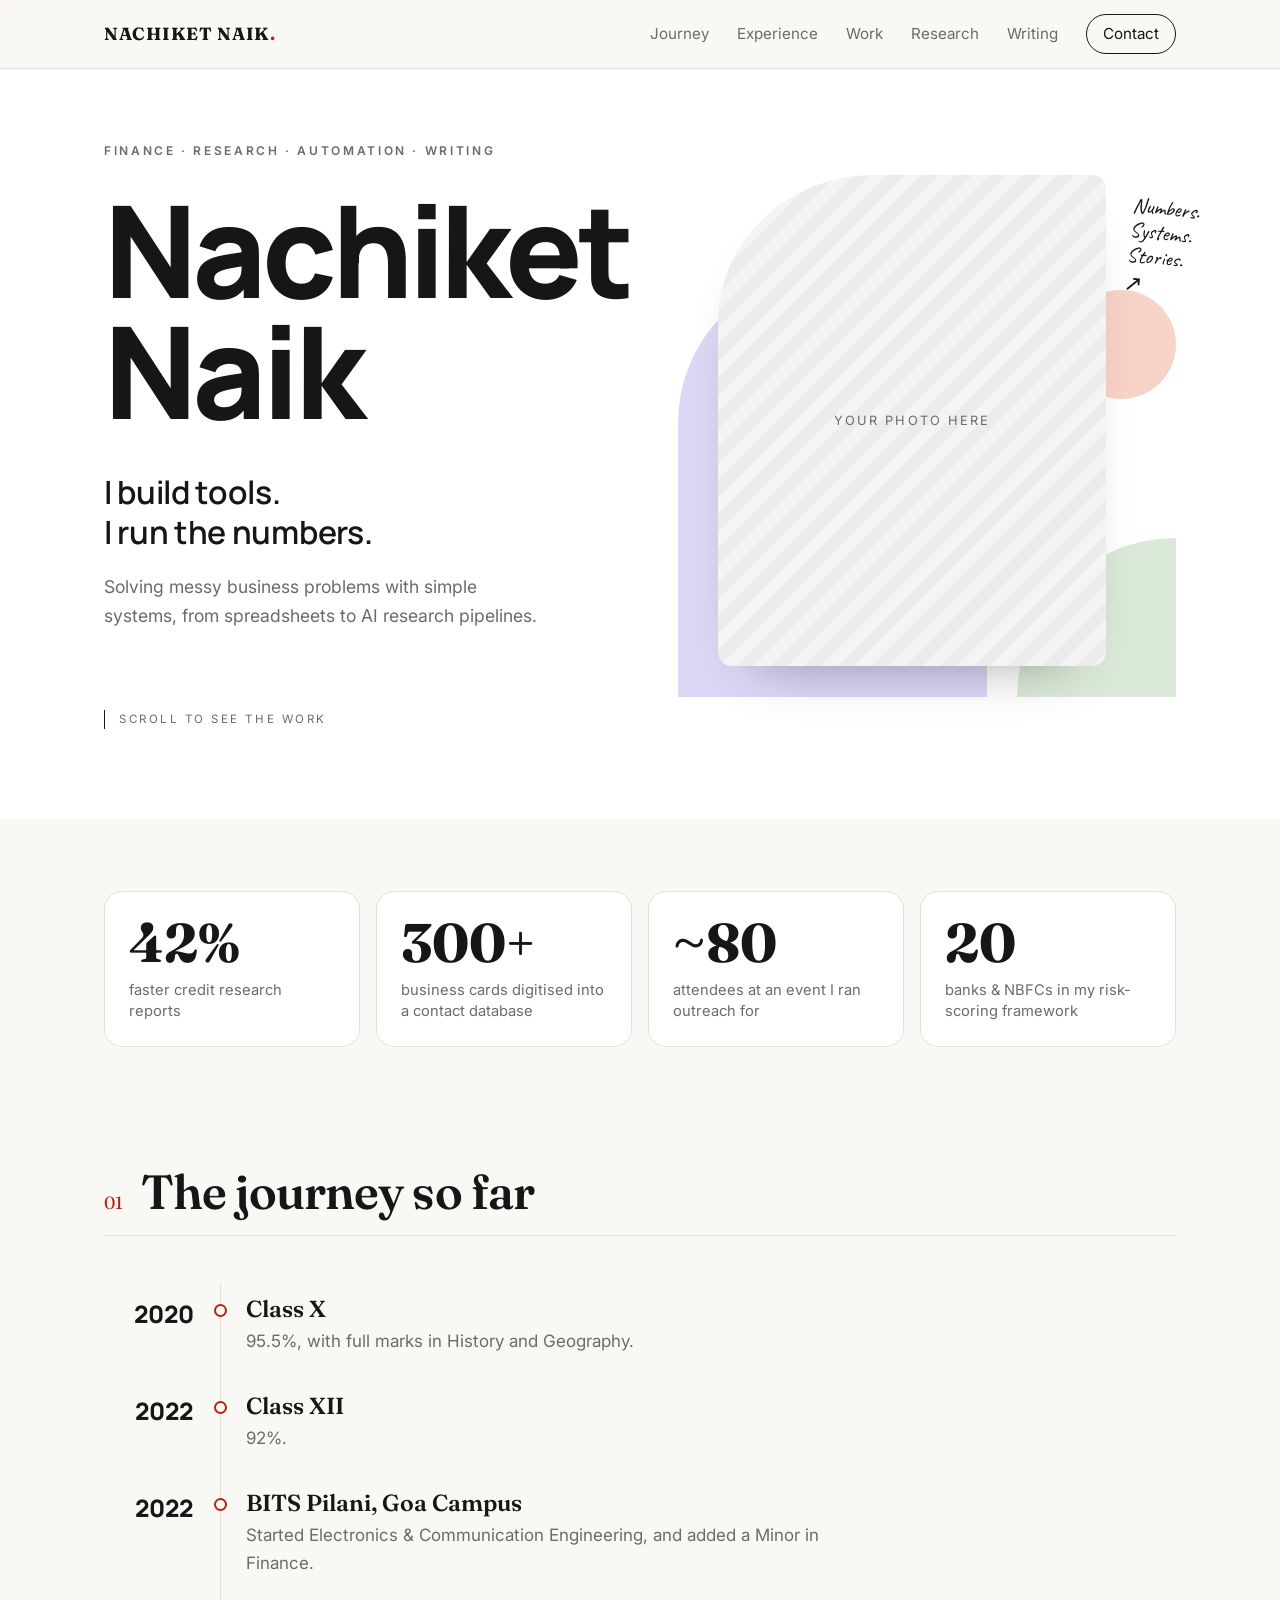
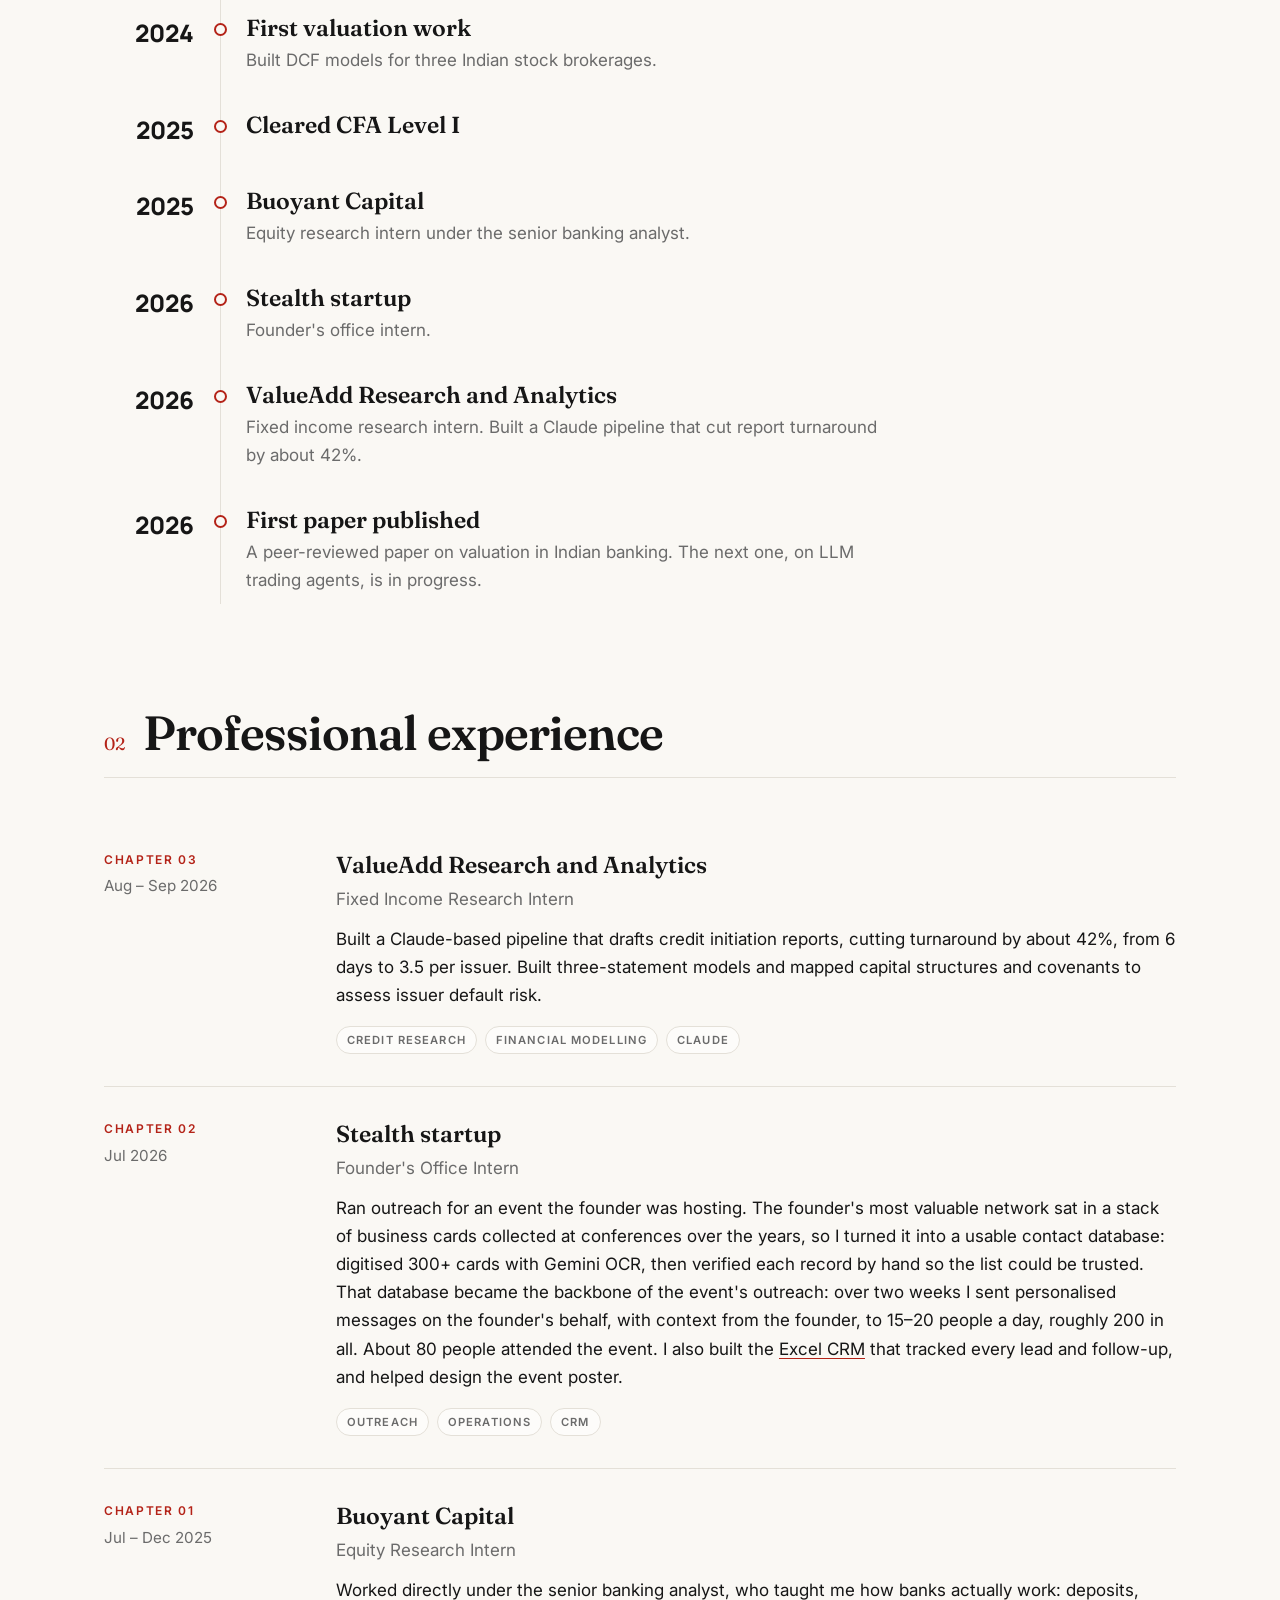
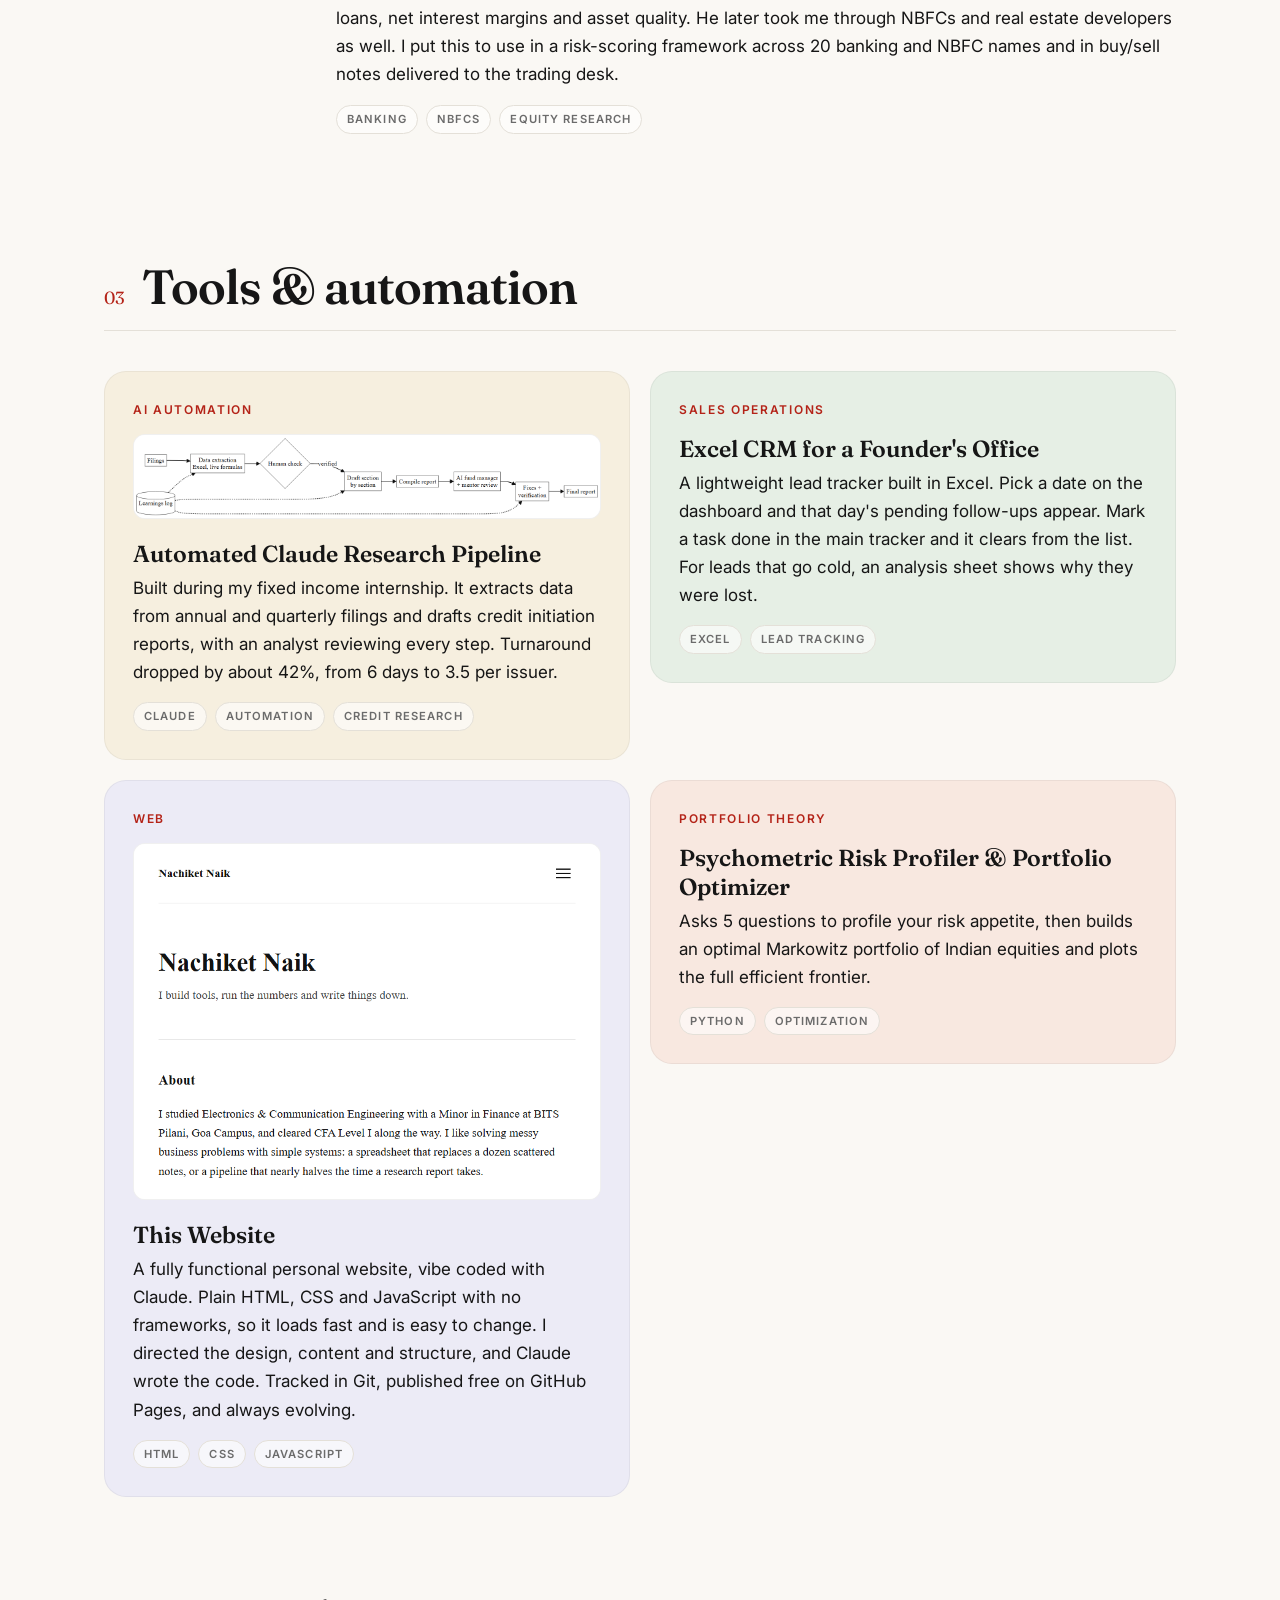
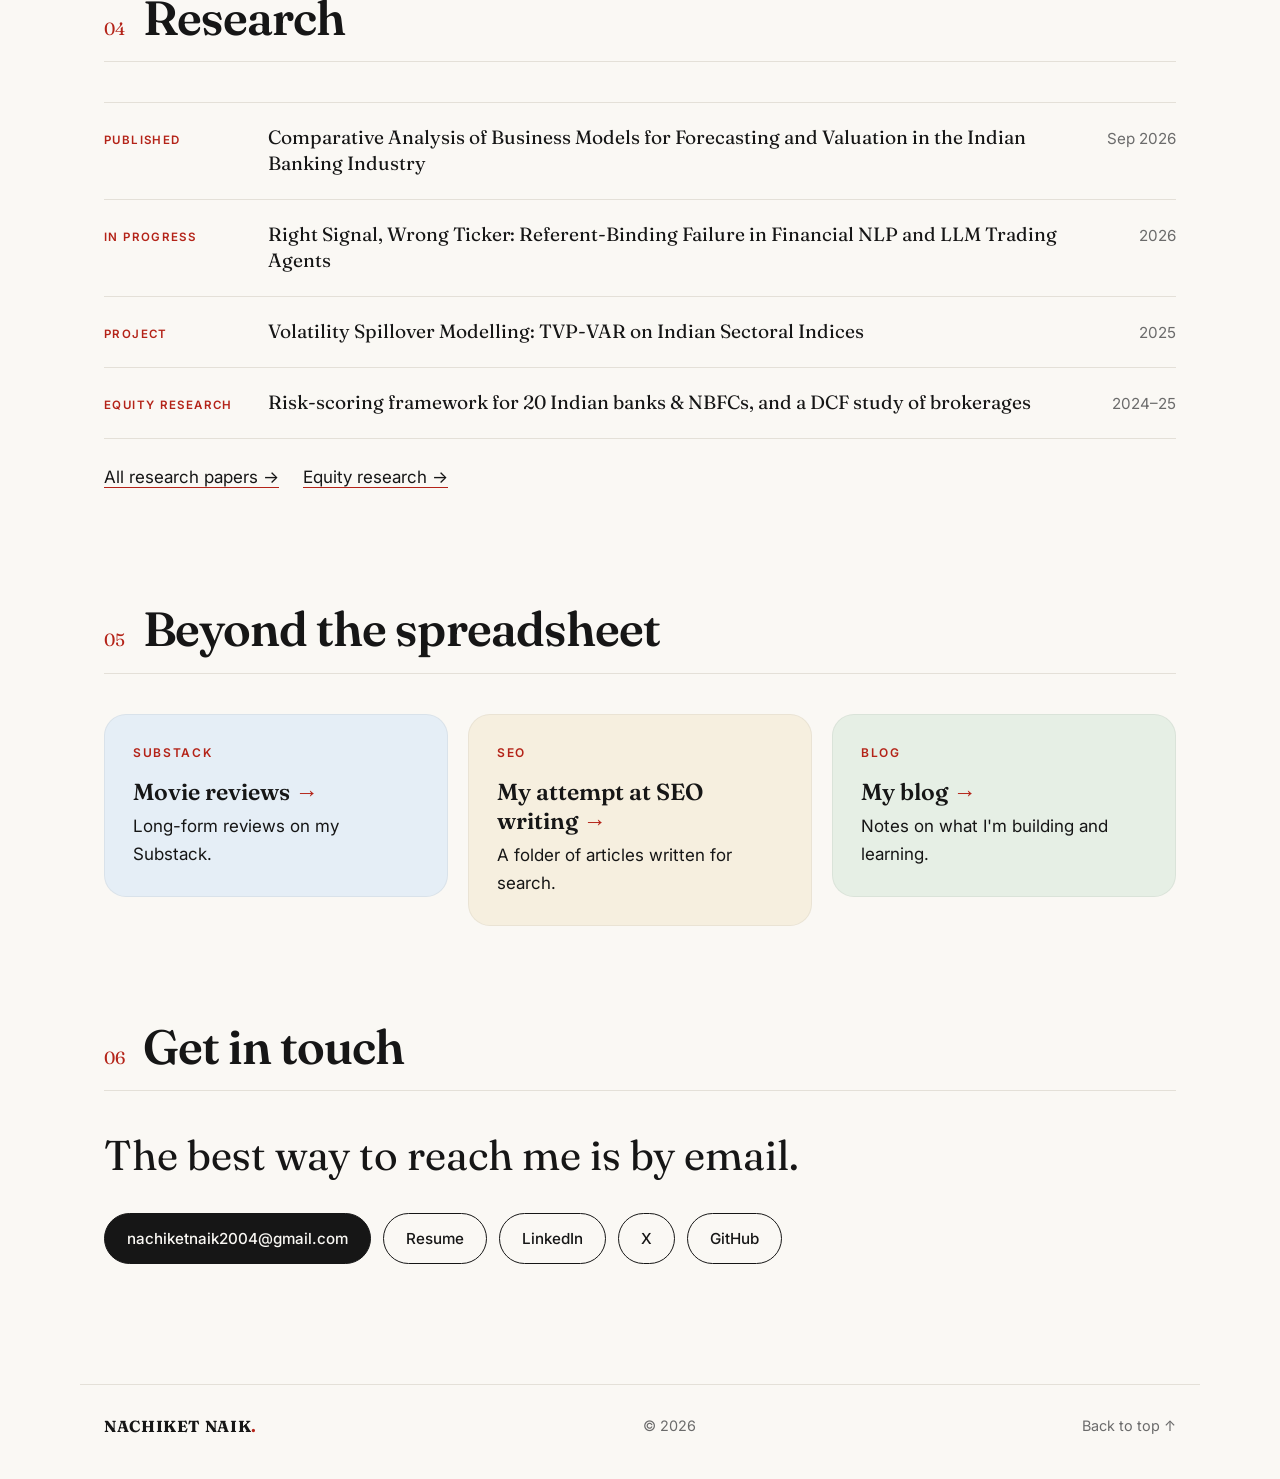
==== commit 25a7aab4: "Preview: timeline scroll line, updated milestones, simpler hero Co-Authored-By: Claude Opus 5.5 <nor" ====
--- a/preview/index.html
+++ b/preview/index.html
@@ -38,17 +38,12 @@
       <div class="wrap hero-grid">
         <div class="hero-text">
           <p class="eyebrow">Finance · Research · Automation · Writing</p>
-          <h1>Nachiket<br>Naik<span class="dot"></span></h1>
+          <h1>Nachiket<br>Naik</h1>
           <p class="lede">I build tools.<br>I run the numbers.</p>
           <p class="intro">
             Solving messy business problems with simple systems, from spreadsheets
             to AI research pipelines.
           </p>
-          <div class="buttons">
-            <a class="btn btn-dark" href="https://www.linkedin.com/in/-nachiketnaik/">LinkedIn</a>
-            <a class="btn" href="https://drive.google.com/file/d/1lpY8gLjxiE8MY2KQg7VX3oqKlX9Xgd91/view?usp=sharing">Resume</a>
-            <a class="btn" href="mailto:nachiketnaik2004@gmail.com">Email</a>
-          </div>
           <a class="scroll-note" href="#journey">Scroll to see the work</a>
         </div>
 
@@ -83,11 +78,11 @@
       <ol class="timeline">
         <li class="reveal">
           <span class="t-year">2020</span>
-          <div class="t-body"><h3>Class X</h3><p>Completed secondary school.</p></div>
+          <div class="t-body"><h3>Class X</h3><p>95.5%, with full marks in History and Geography.</p></div>
         </li>
         <li class="reveal">
           <span class="t-year">2022</span>
-          <div class="t-body"><h3>Class XII</h3><p>Completed higher secondary.</p></div>
+          <div class="t-body"><h3>Class XII</h3><p>92%.</p></div>
         </li>
         <li class="reveal">
           <span class="t-year">2022</span>
@@ -99,15 +94,19 @@
         </li>
         <li class="reveal">
           <span class="t-year">2025</span>
-          <div class="t-body"><h3>Research in R, then Buoyant Capital</h3><p>Modelled volatility spillovers across Indian sectoral indices with a TVP-VAR, then joined Buoyant Capital as an equity research intern under the senior banking analyst.</p></div>
-        </li>
-        <li class="reveal">
-          <span class="t-year">20XX</span>
-          <div class="t-body"><h3>CFA</h3><p>Add the year and a one-line note here.</p></div>
+          <div class="t-body"><h3>Cleared CFA Level I</h3></div>
+        </li>
+        <li class="reveal">
+          <span class="t-year">2025</span>
+          <div class="t-body"><h3>Buoyant Capital</h3><p>Equity research intern under the senior banking analyst.</p></div>
         </li>
         <li class="reveal">
           <span class="t-year">2026</span>
-          <div class="t-body"><h3>Stealth startup, then ValueAdd</h3><p>Founder's office internship at a stealth startup, then fixed income research at ValueAdd, where I built a Claude pipeline that cut report turnaround by about 42%.</p></div>
+          <div class="t-body"><h3>Stealth startup</h3><p>Founder's office intern.</p></div>
+        </li>
+        <li class="reveal">
+          <span class="t-year">2026</span>
+          <div class="t-body"><h3>ValueAdd Research and Analytics</h3><p>Fixed income research intern. Built a Claude pipeline that cut report turnaround by about 42%.</p></div>
         </li>
         <li class="reveal">
           <span class="t-year">2026</span>
@@ -299,11 +298,12 @@
     <section class="wrap section contact" id="contact">
       <div class="section-head reveal">
         <span class="num">06</span>
-        <h2>What's next</h2>
-      </div>
-      <p class="big reveal">Looking for my next role in finance, research or a founder's team. Let's talk.</p>
+        <h2>Get in touch</h2>
+      </div>
+      <p class="big reveal">The best way to reach me is by email.</p>
       <div class="buttons reveal">
         <a class="btn btn-dark" href="mailto:nachiketnaik2004@gmail.com">nachiketnaik2004@gmail.com</a>
+        <a class="btn" href="https://drive.google.com/file/d/1lpY8gLjxiE8MY2KQg7VX3oqKlX9Xgd91/view?usp=sharing">Resume</a>
         <a class="btn" href="https://www.linkedin.com/in/-nachiketnaik/">LinkedIn</a>
         <a class="btn" href="https://x.com/nachi_naik">X</a>
         <a class="btn" href="https://github.com/nachiketnaik-cmd">GitHub</a>
--- a/preview/style.css
+++ b/preview/style.css
@@ -157,13 +157,6 @@
   letter-spacing: -0.04em;
   margin: 0 0 40px;
 }
-h1 .dot {
-  display: inline-block;
-  width: 0.14em;
-  height: 0.14em;
-  margin-left: 0.06em;
-  background: var(--accent);
-}
 
 .lede {
   font-family: var(--display);
@@ -301,6 +294,16 @@
   width: 1px;
   background: var(--line);
 }
+.timeline::after {
+  content: "";
+  position: absolute;
+  left: 115.5px;
+  top: 8px;
+  width: 2px;
+  height: calc((100% - 16px) * var(--progress, 0));
+  background: var(--accent);
+}
+.timeline li.passed::before { background: var(--accent); }
 .timeline li {
   position: relative;
   display: grid;
@@ -311,6 +314,7 @@
 .timeline li::before {
   content: "";
   position: absolute;
+  z-index: 1;
   left: 110px;
   top: 28px;
   width: 9px;
@@ -566,6 +570,7 @@
   .scroll-note { display: none; }
   .handnote { font-size: 1.1rem; right: 0; }
   .timeline::before { left: 64px; }
+  .timeline::after { left: 63.5px; }
   .timeline li { grid-template-columns: 48px 1fr; gap: 36px; }
   .timeline li::before { left: 58px; top: 25px; }
   .t-year { font-size: 1.05rem; }
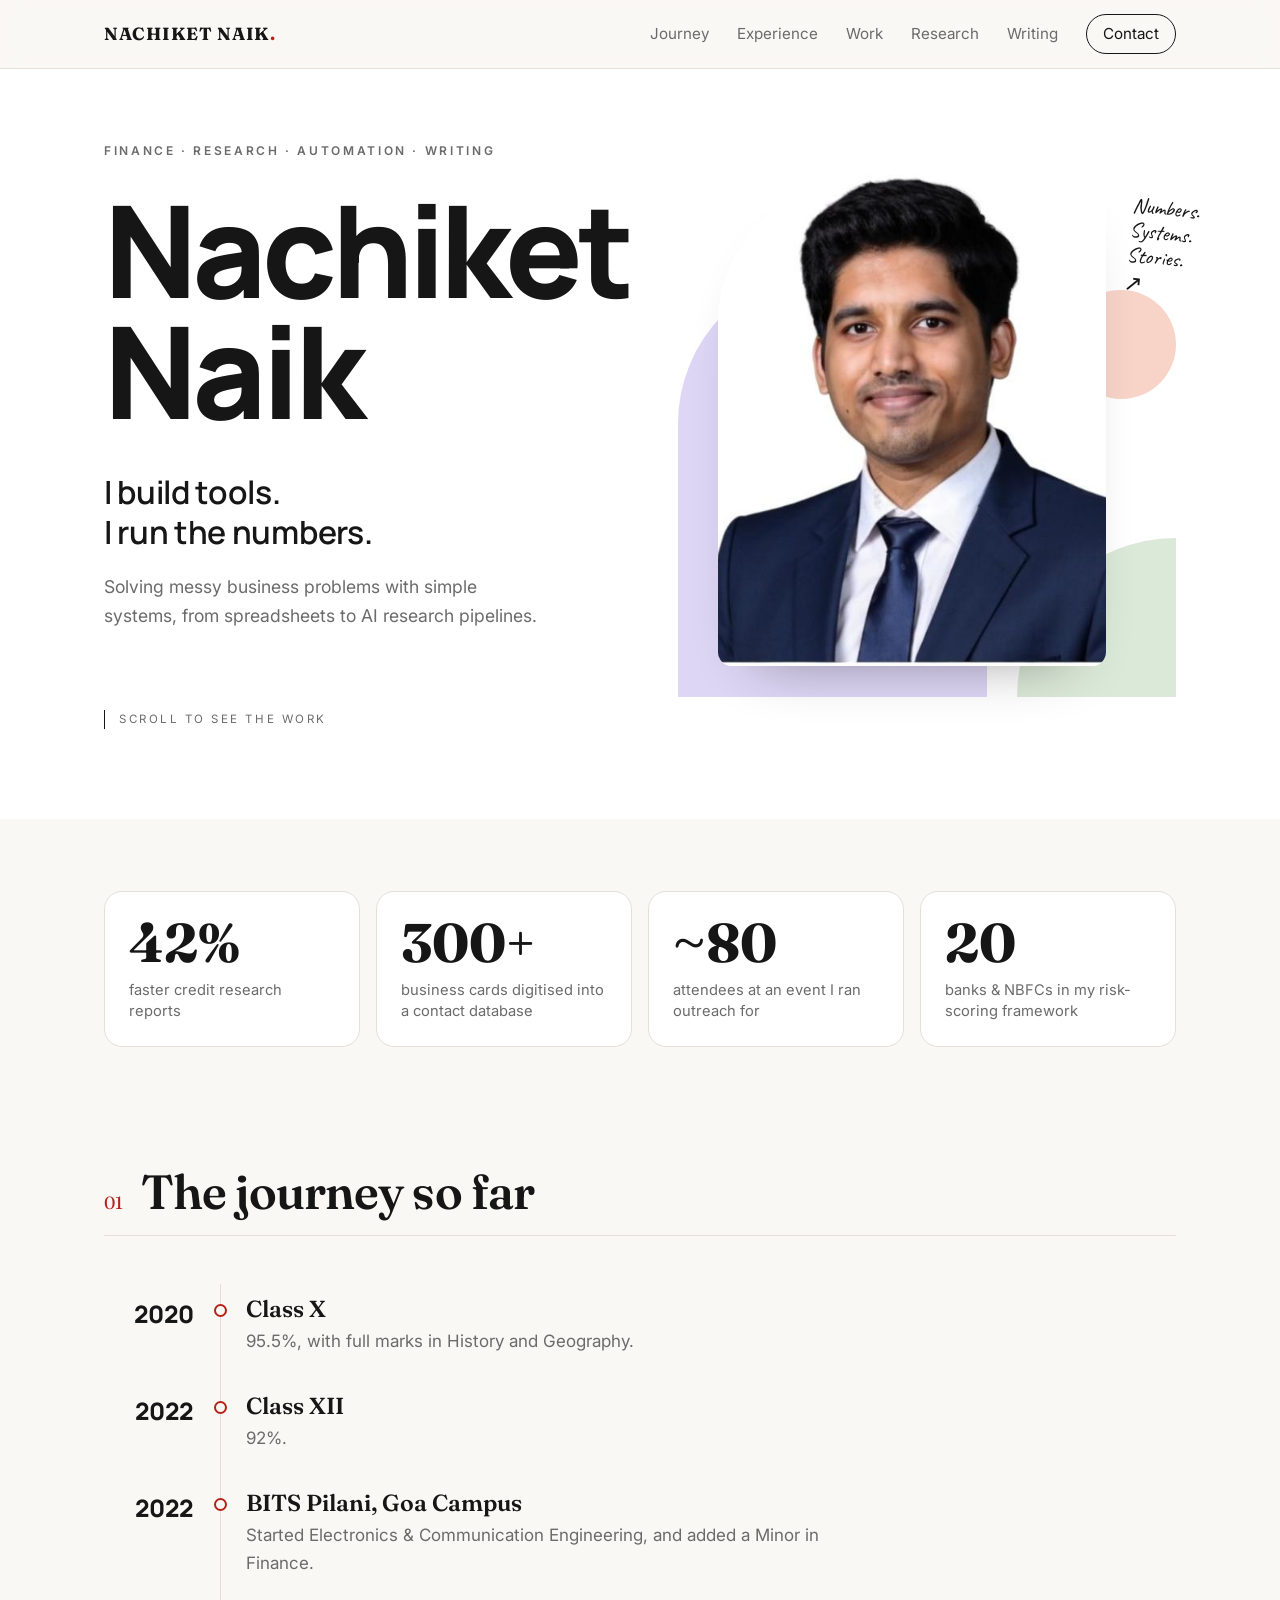
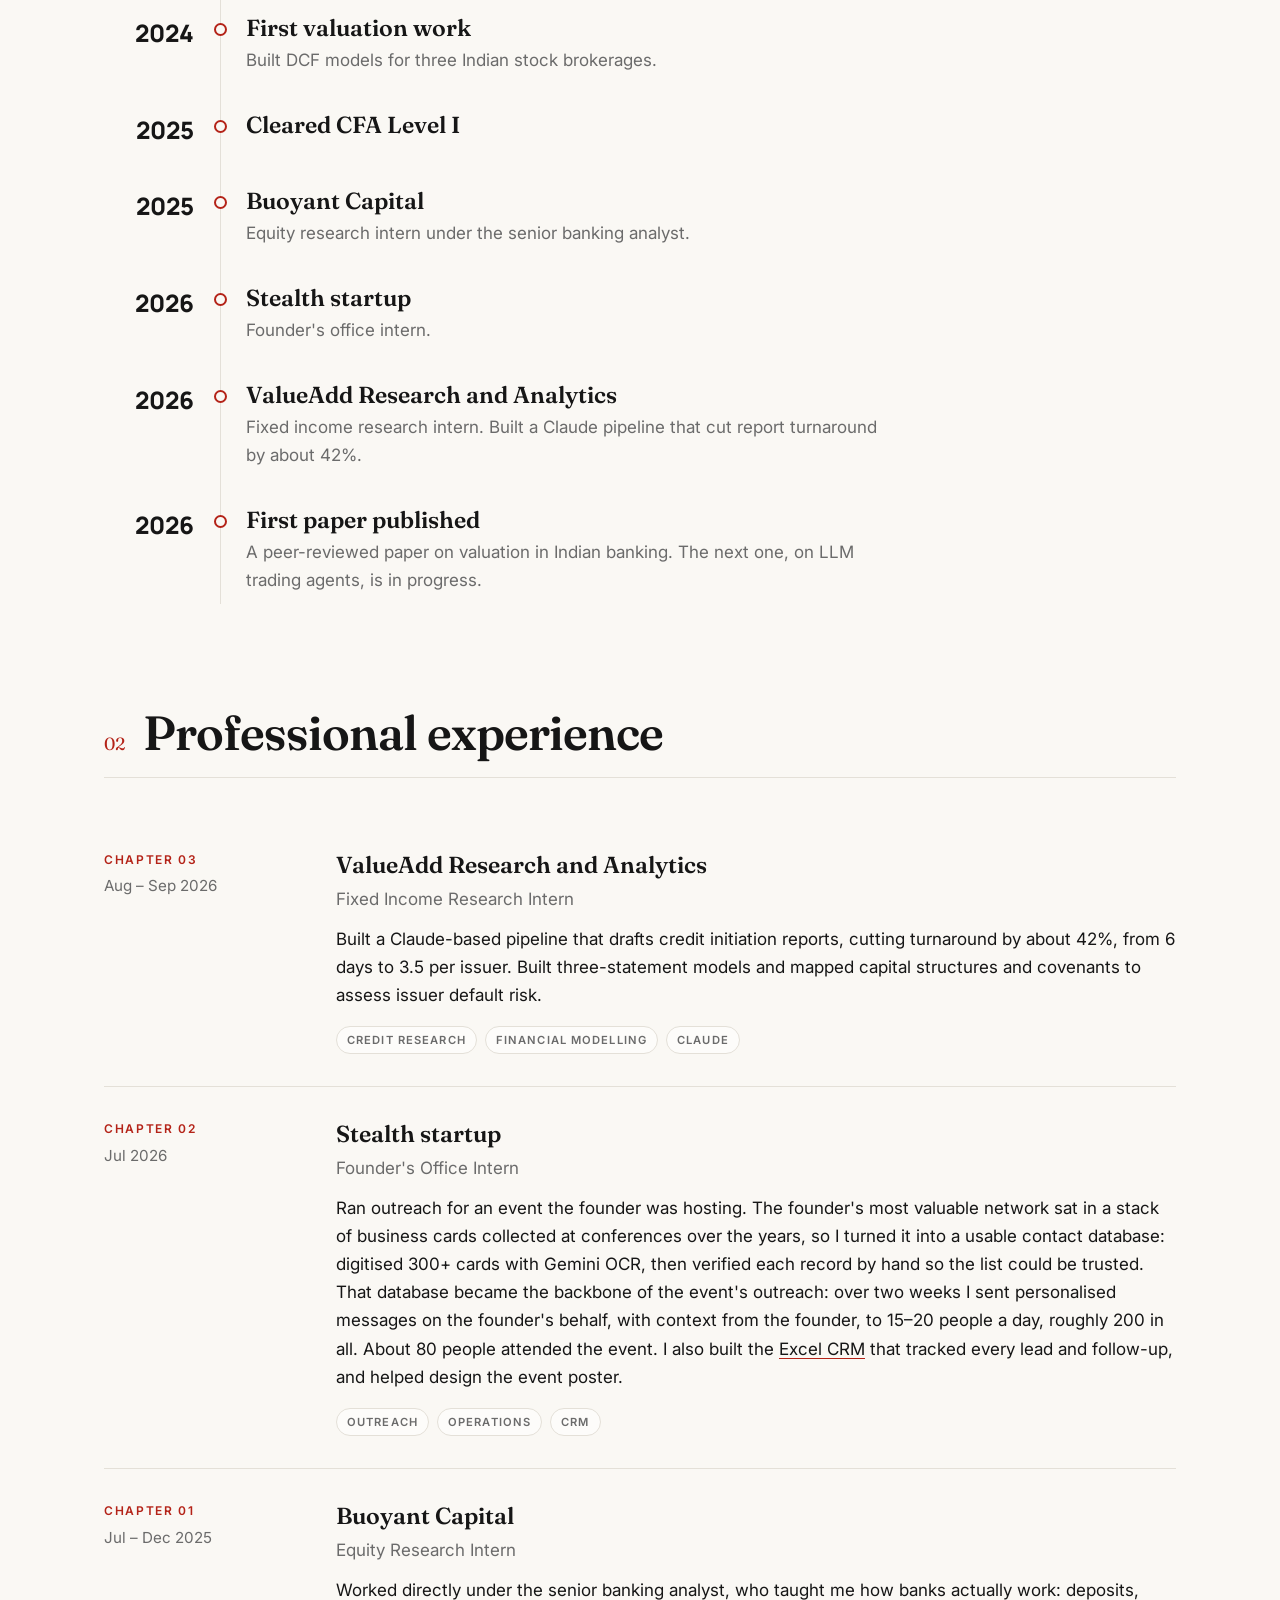
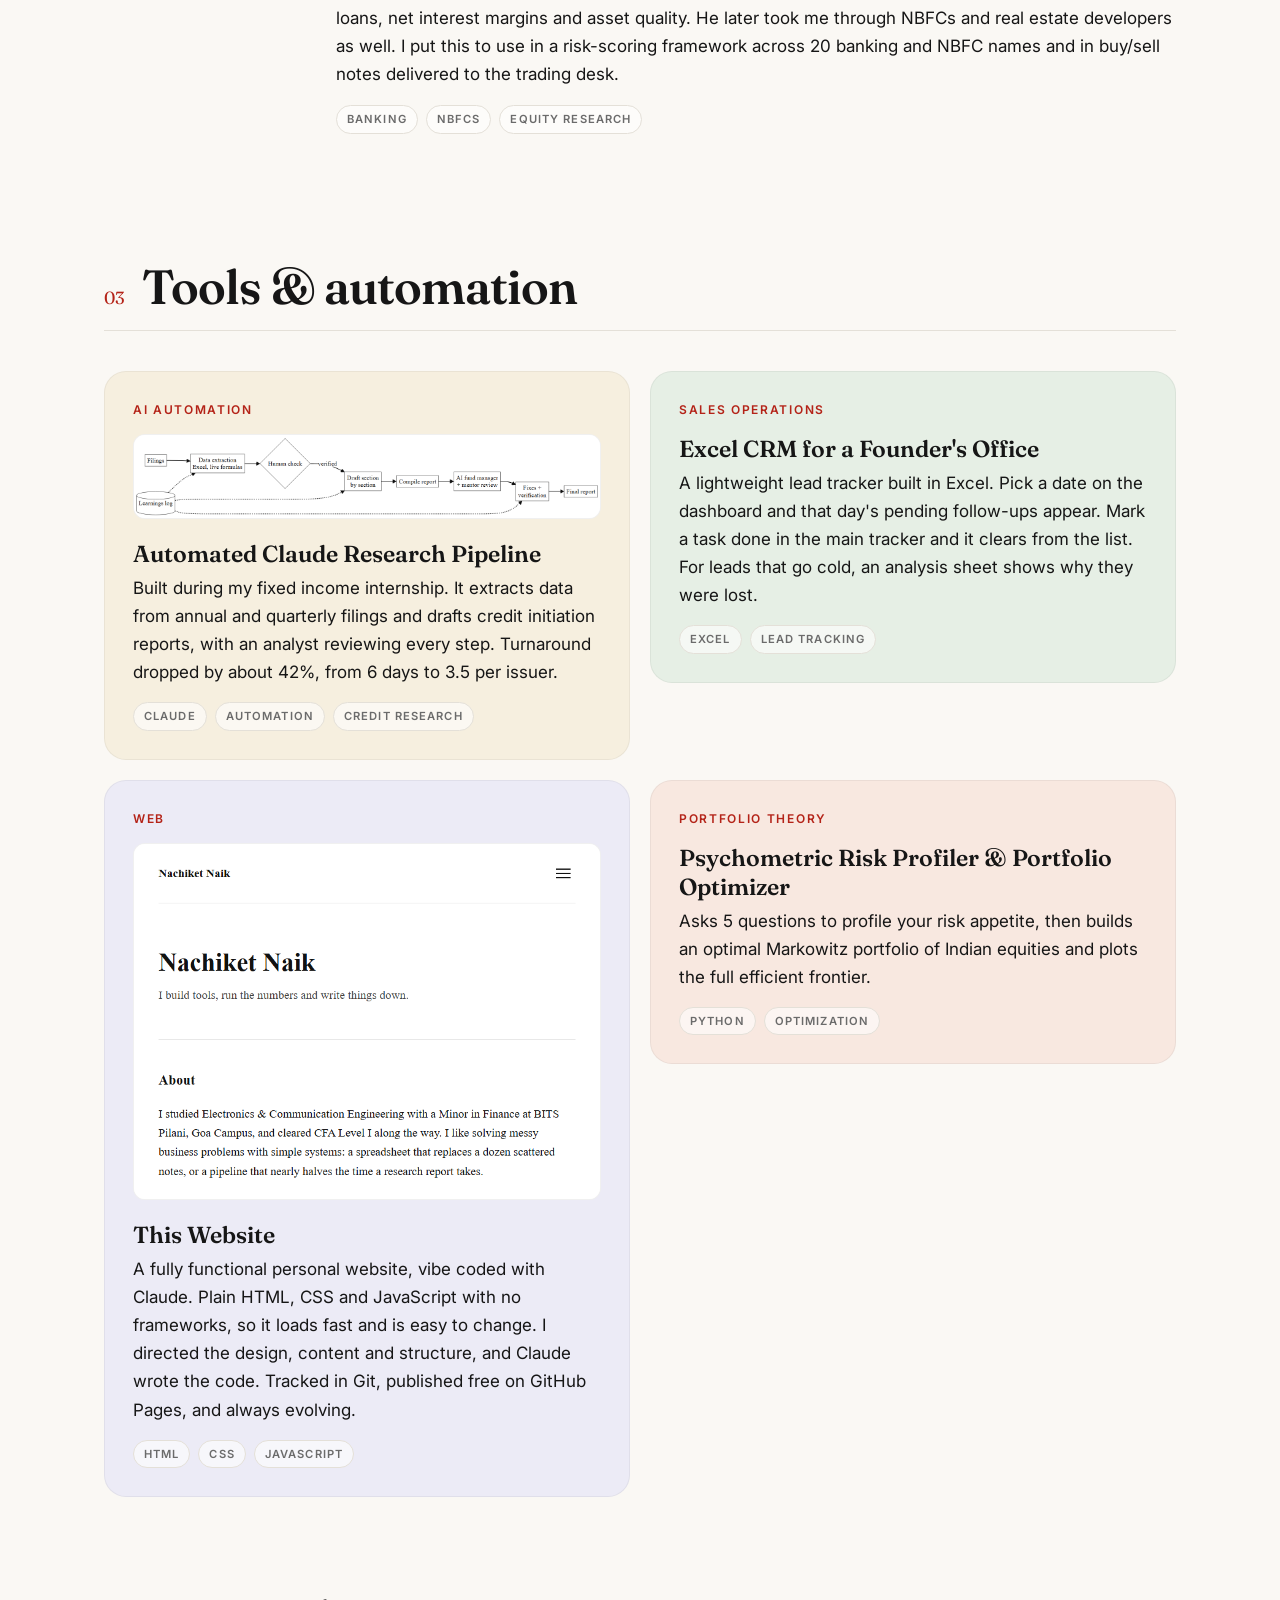
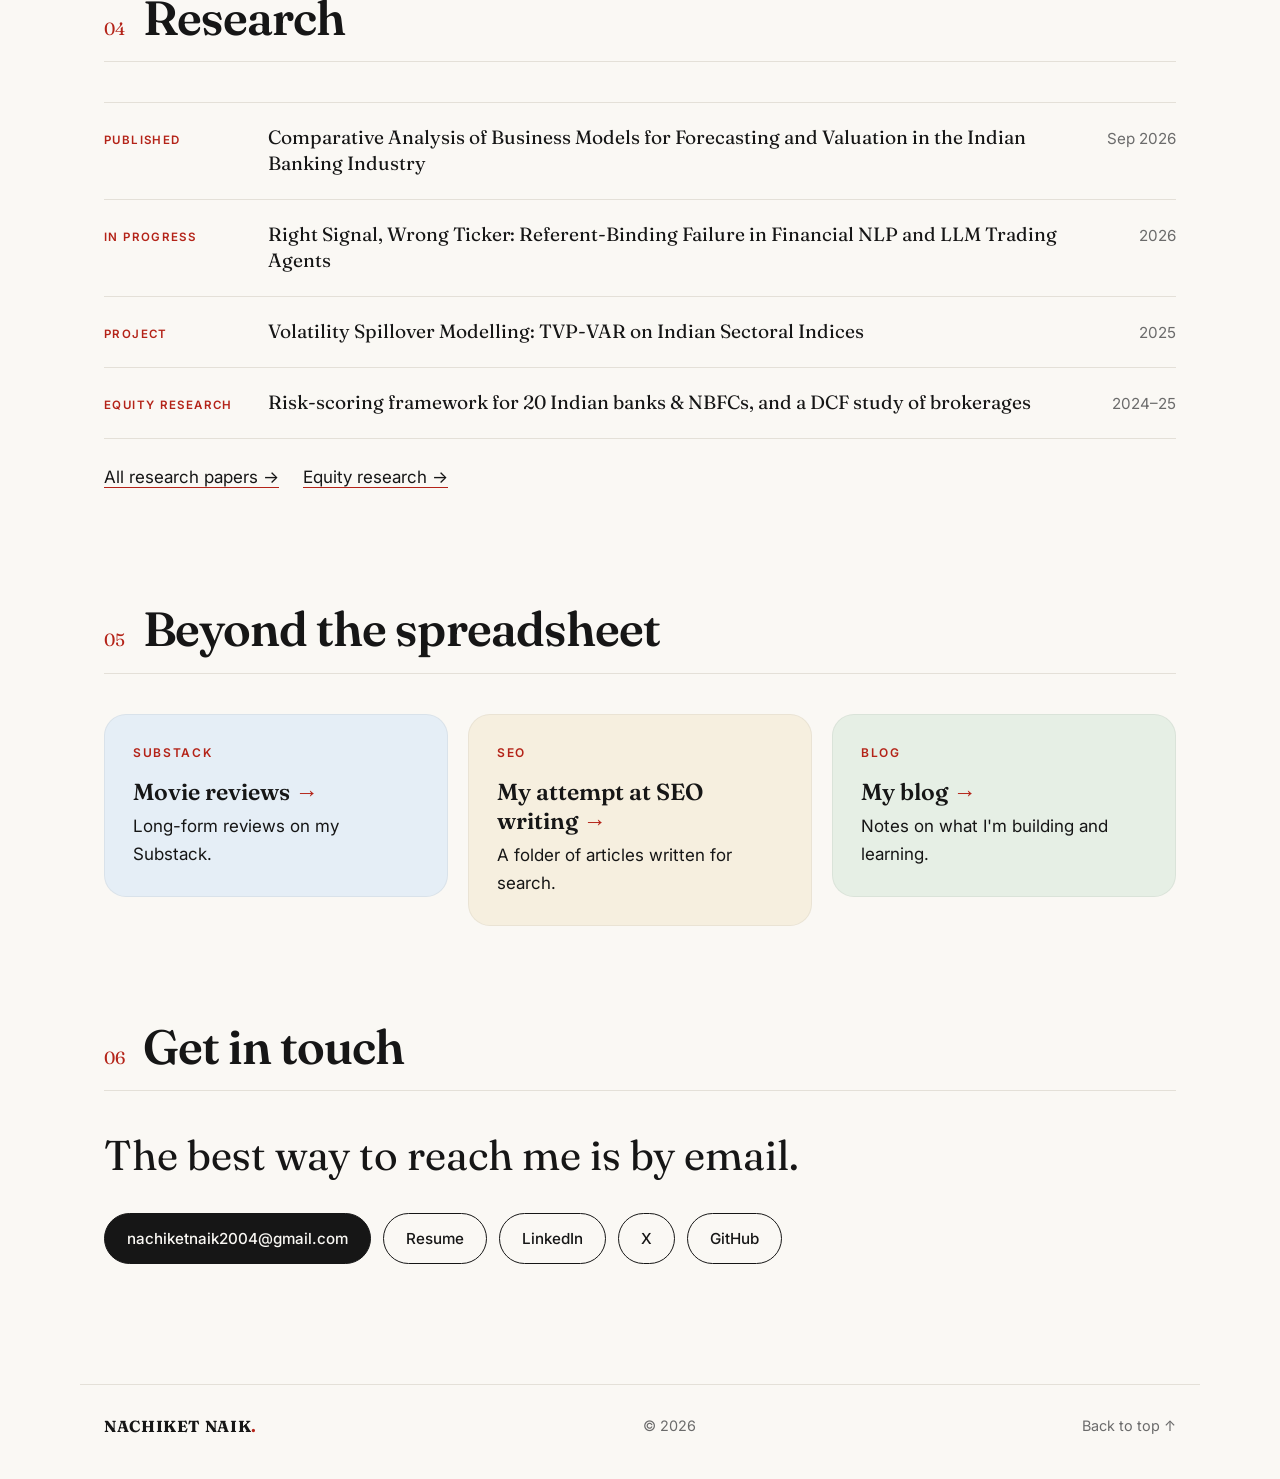
==== commit cf13b9ef: "Preview: add profile photo Co-Authored-By: Claude Opus 5.5 <noreply@anthropic.com>" ====
--- a/preview/index.html
+++ b/preview/index.html
@@ -47,13 +47,12 @@
           <a class="scroll-note" href="#journey">Scroll to see the work</a>
         </div>
 
-        <div class="hero-visual" aria-hidden="true">
+        <div class="hero-visual">
           <span class="shape shape-arch"></span>
           <span class="shape shape-circle"></span>
           <span class="shape shape-quarter"></span>
           <div class="photo">
-            <!-- Replace this placeholder with: <img src="../images/me.jpg" alt=""> -->
-            <span>Your photo here</span>
+            <img src="../images/me.jpg" alt="Portrait of Nachiket Naik">
           </div>
           <p class="handnote">Numbers.<br>Systems.<br>Stories.</p>
         </div>
--- a/preview/style.css
+++ b/preview/style.css
@@ -247,7 +247,7 @@
   height: 94%;
   border-radius: 40% 14px 14px 14px / 30% 14px 14px 14px;
   overflow: hidden;
-  background: repeating-linear-gradient(135deg, #ececec 0 12px, #f4f4f4 12px 24px);
+  background: #fff;
   display: grid;
   place-items: center;
   box-shadow: 0 30px 60px -40px rgba(0, 0, 0, 0.45);
@@ -258,7 +258,7 @@
   text-transform: uppercase;
   color: var(--muted);
 }
-.photo img { width: 100%; height: 100%; object-fit: cover; }
+.photo img { width: 100%; height: 100%; object-fit: cover; object-position: 50% 15%; }
 
 .handnote {
   position: absolute;
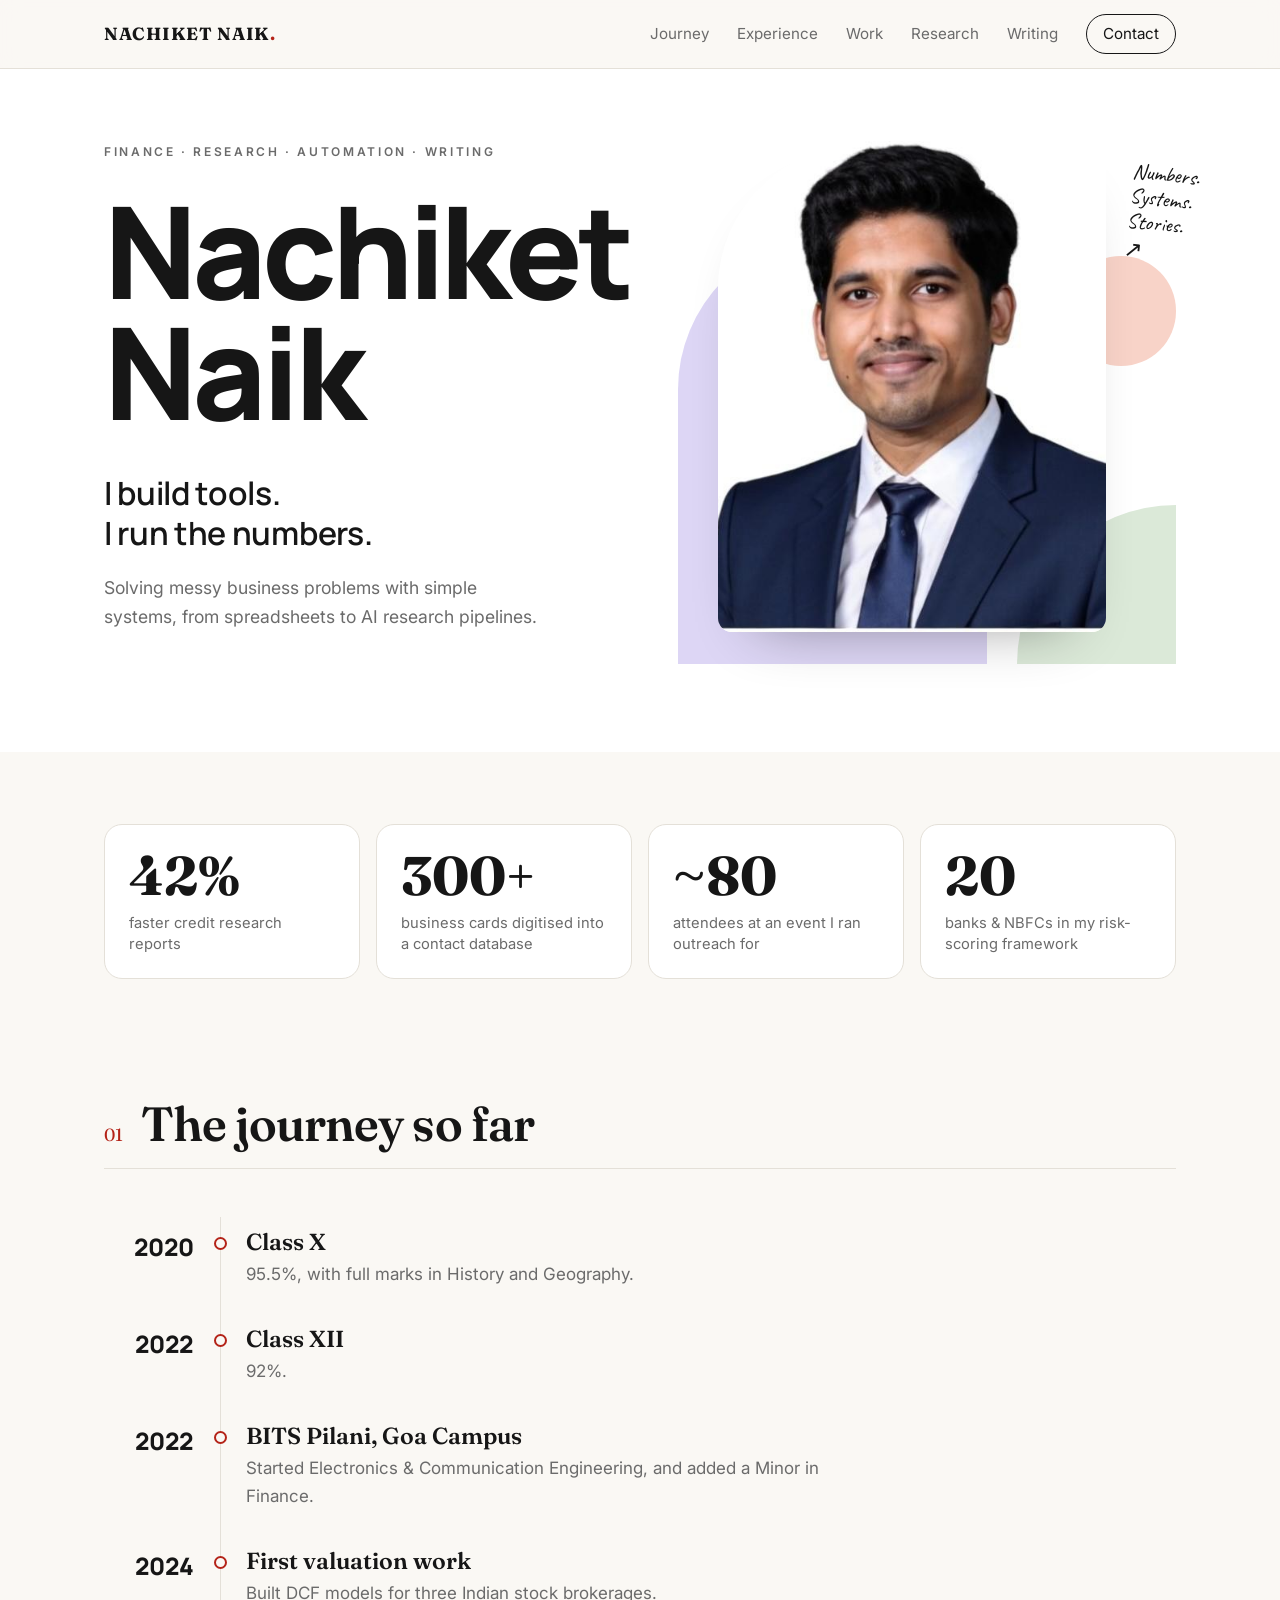
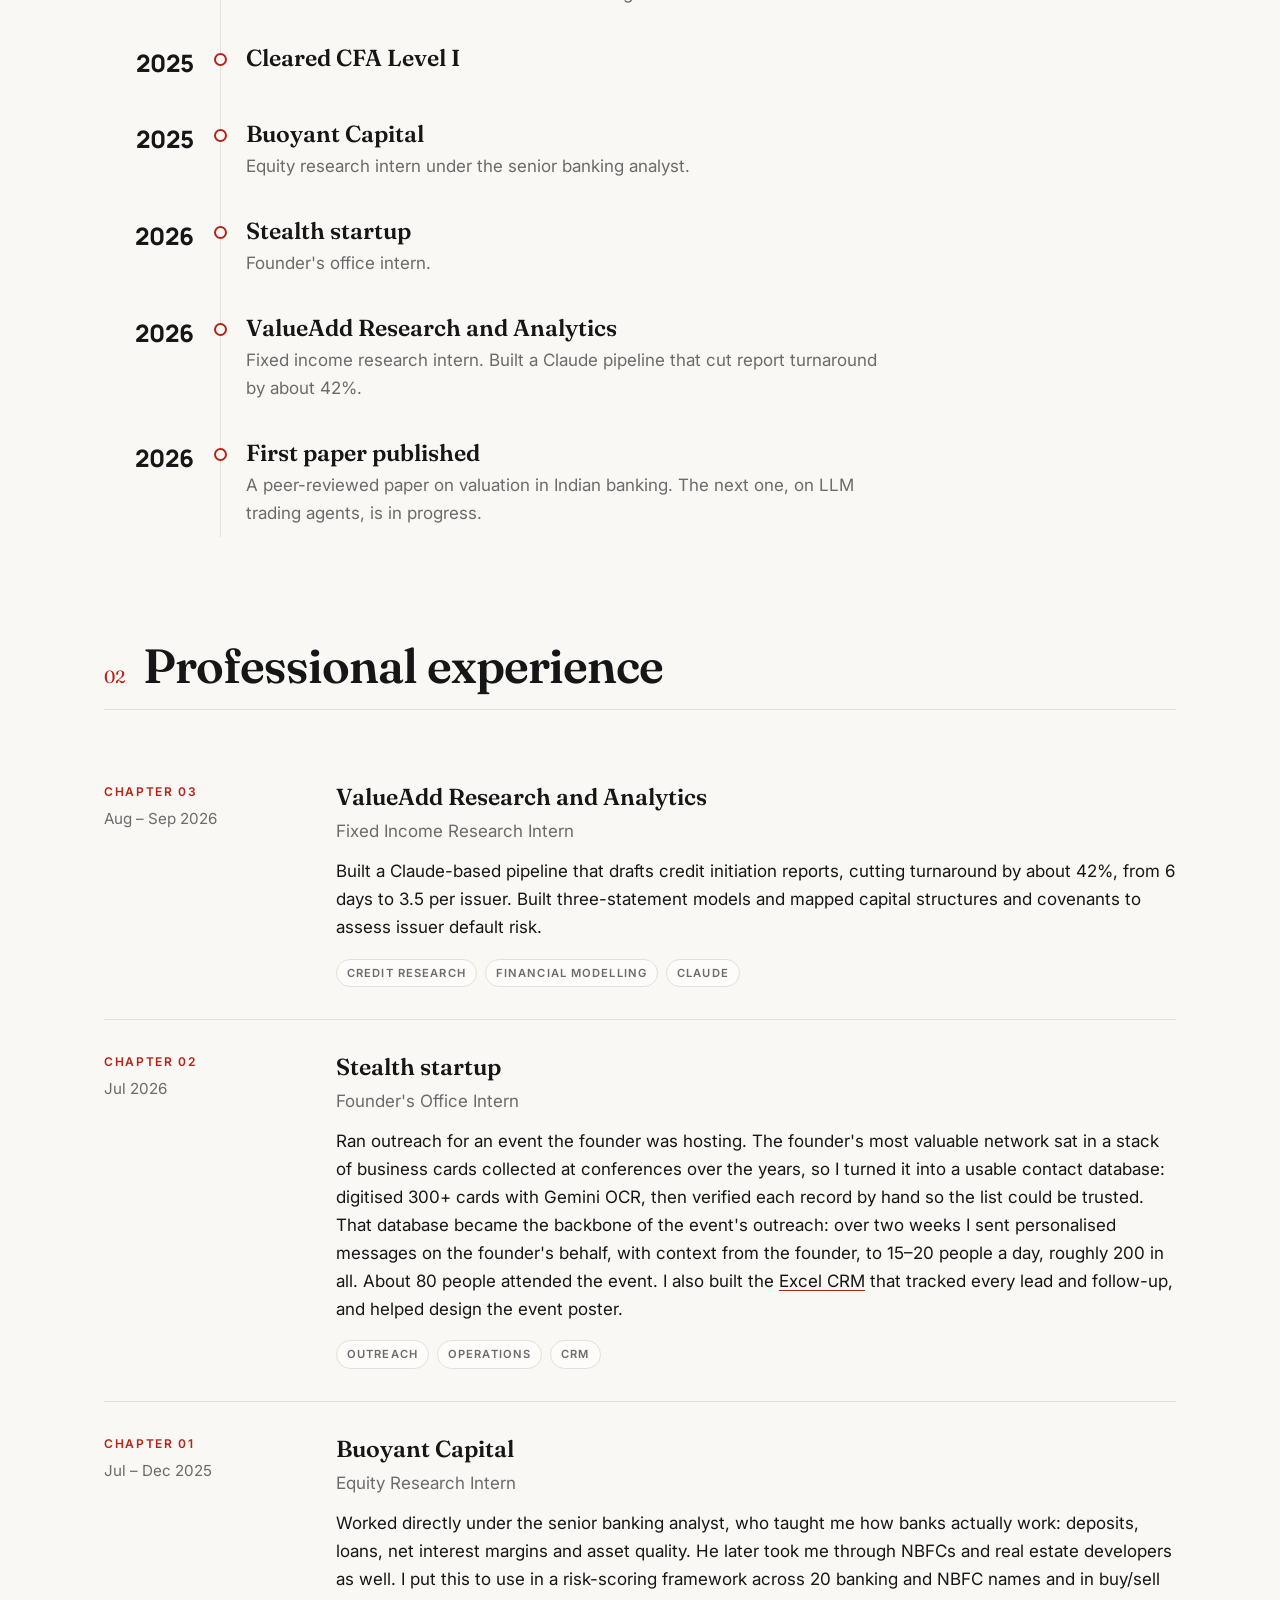
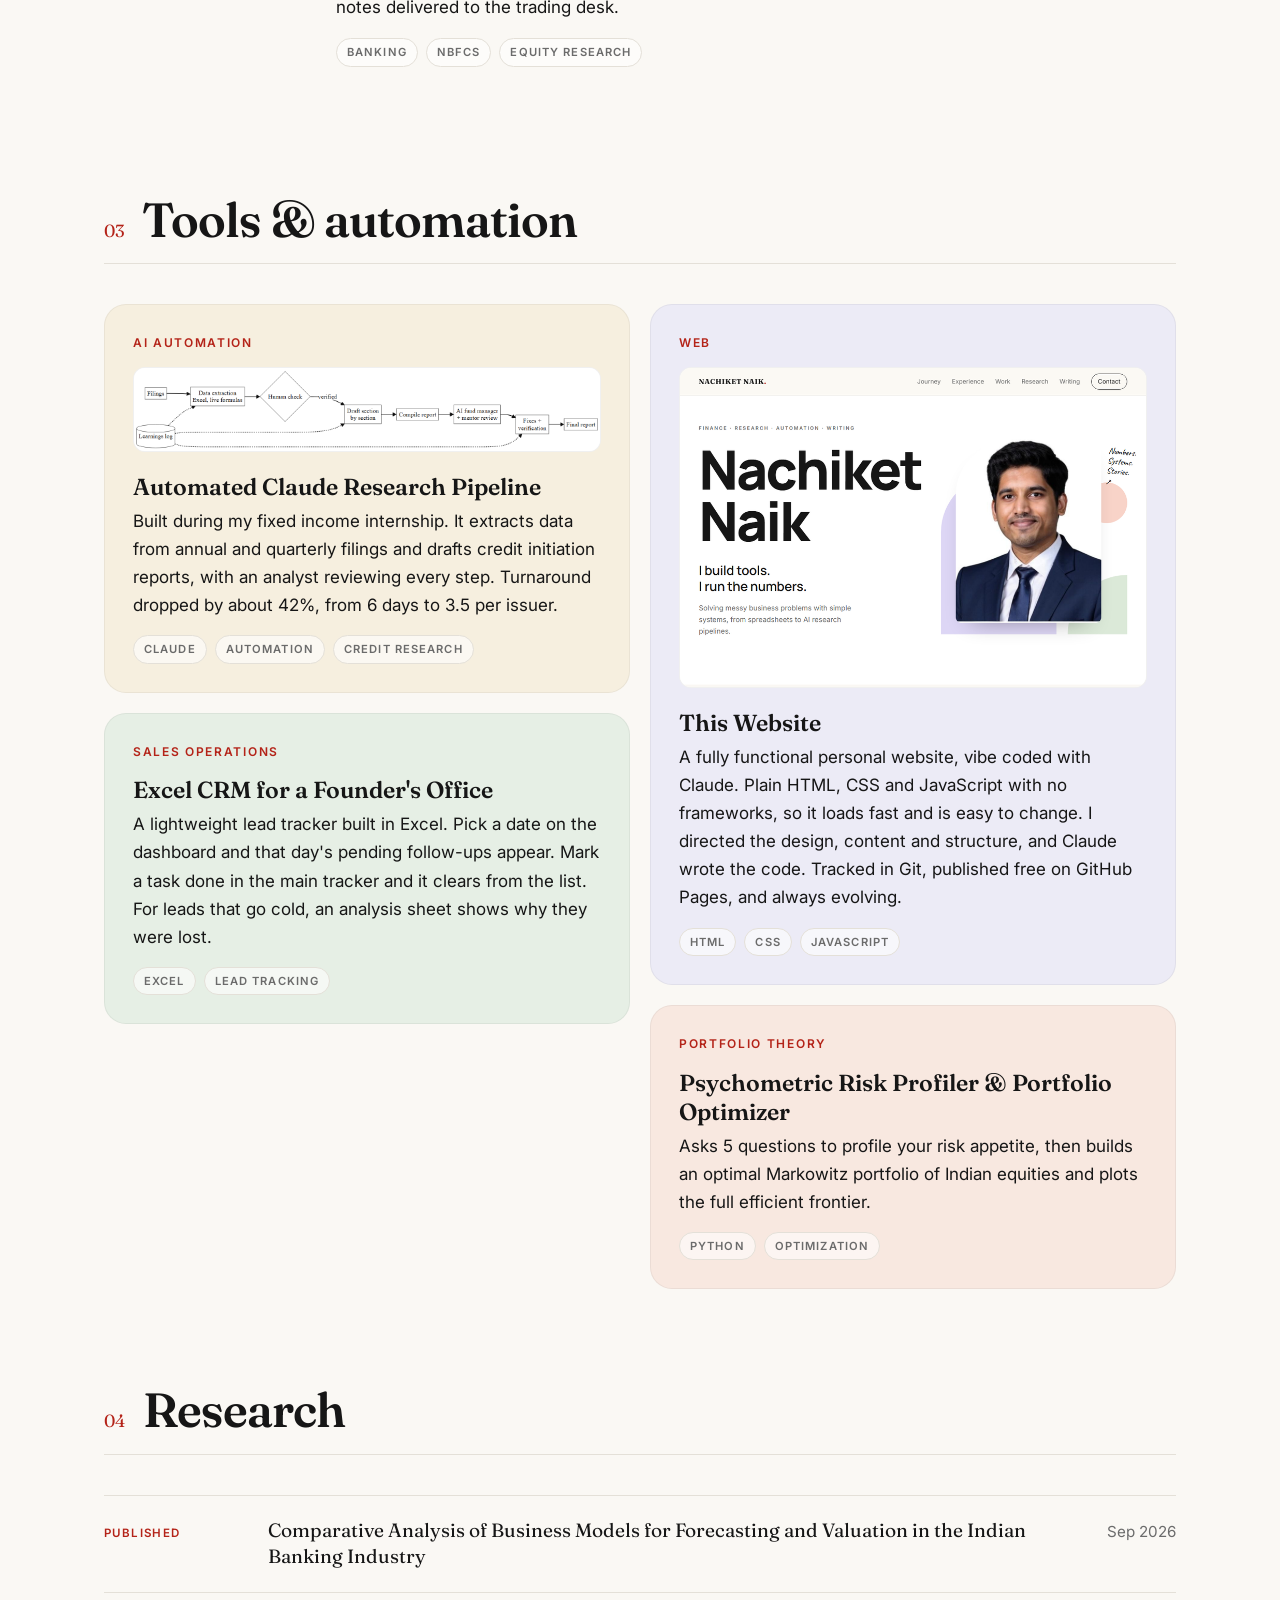
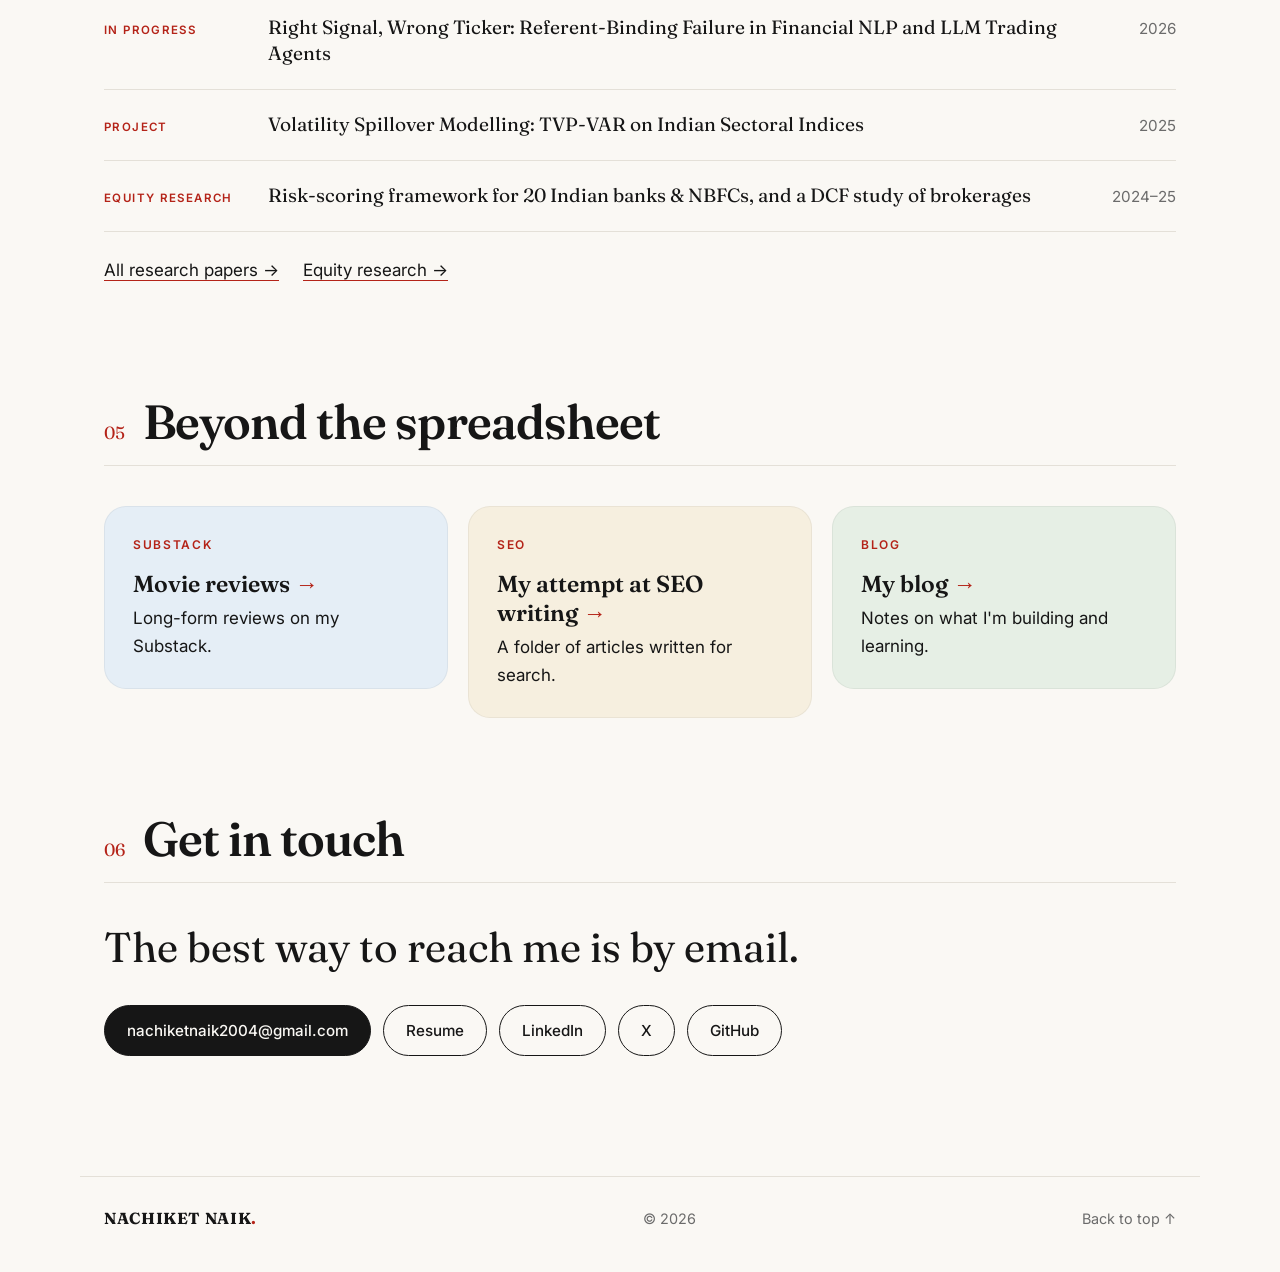
==== commit fc4e7ab3: "Preview: remove scroll note, fix card gaps, new website screenshot Co-Authored-By: Claude Opus 5.5 <" ====
--- a/preview/index.html
+++ b/preview/index.html
@@ -44,7 +44,6 @@
             Solving messy business problems with simple systems, from spreadsheets
             to AI research pipelines.
           </p>
-          <a class="scroll-note" href="#journey">Scroll to see the work</a>
         </div>
 
         <div class="hero-visual">
@@ -186,7 +185,7 @@
         <h2>Tools &amp; automation</h2>
       </div>
 
-      <div class="cards">
+      <div class="cards cards-masonry">
         <article class="card tint-cream reveal">
           <p class="label">AI automation</p>
           <img src="../images/pipeline.png" alt="Flow of the pipeline: filings, data extraction, human check, section drafting, compile, AI fund manager and mentor review, fixes, final report, with a learnings log feeding each step" loading="lazy">
@@ -212,7 +211,7 @@
 
         <article class="card tint-lavender reveal">
           <p class="label">Web</p>
-          <img src="../images/website.png" alt="Screenshot of the home page of this website" loading="lazy">
+          <img src="../images/website-new.png" alt="Screenshot of the home page of this website" loading="lazy">
           <h3><a href="https://github.com/nachiketnaik-cmd/nachiketnaik-cmd.github.io">This Website</a></h3>
           <p>
             A fully functional personal website, vibe coded with Claude. Plain HTML, CSS and
--- a/preview/style.css
+++ b/preview/style.css
@@ -190,18 +190,6 @@
 .btn-dark { background: var(--ink); color: var(--bg); }
 .btn-dark:hover { background: var(--accent); border-color: var(--accent); }
 
-.scroll-note {
-  display: inline-block;
-  margin-top: 48px;
-  padding-left: 14px;
-  border-left: 1.5px solid var(--ink);
-  font-size: 0.72rem;
-  letter-spacing: 0.22em;
-  text-transform: uppercase;
-  color: var(--muted);
-  text-decoration: none;
-}
-
 /* Photo with shapes behind it */
 
 .hero-visual {
@@ -436,6 +424,15 @@
   grid-template-columns: repeat(2, 1fr);
   gap: 20px;
   align-items: start;
+}
+.cards-masonry {
+  display: block;
+  columns: 2;
+  column-gap: 20px;
+}
+.cards-masonry .card {
+  break-inside: avoid;
+  margin-bottom: 20px;
 }
 .cards-3 { grid-template-columns: repeat(3, 1fr); }
 
@@ -567,7 +564,6 @@
   .nav .nav-cta:hover { background: none; color: var(--accent); }
 
   .hero { padding: 48px 0 64px; }
-  .scroll-note { display: none; }
   .handnote { font-size: 1.1rem; right: 0; }
   .timeline::before { left: 64px; }
   .timeline::after { left: 63.5px; }
@@ -580,6 +576,7 @@
   .chapter { grid-template-columns: 1fr; gap: 8px; }
   .chapter-meta { flex-direction: row; justify-content: space-between; }
   .cards { grid-template-columns: 1fr; }
+  .cards-masonry { columns: 1; }
   .card { padding: 22px; }
   .row { grid-template-columns: 1fr; gap: 4px; }
   .row-date { text-align: left; }
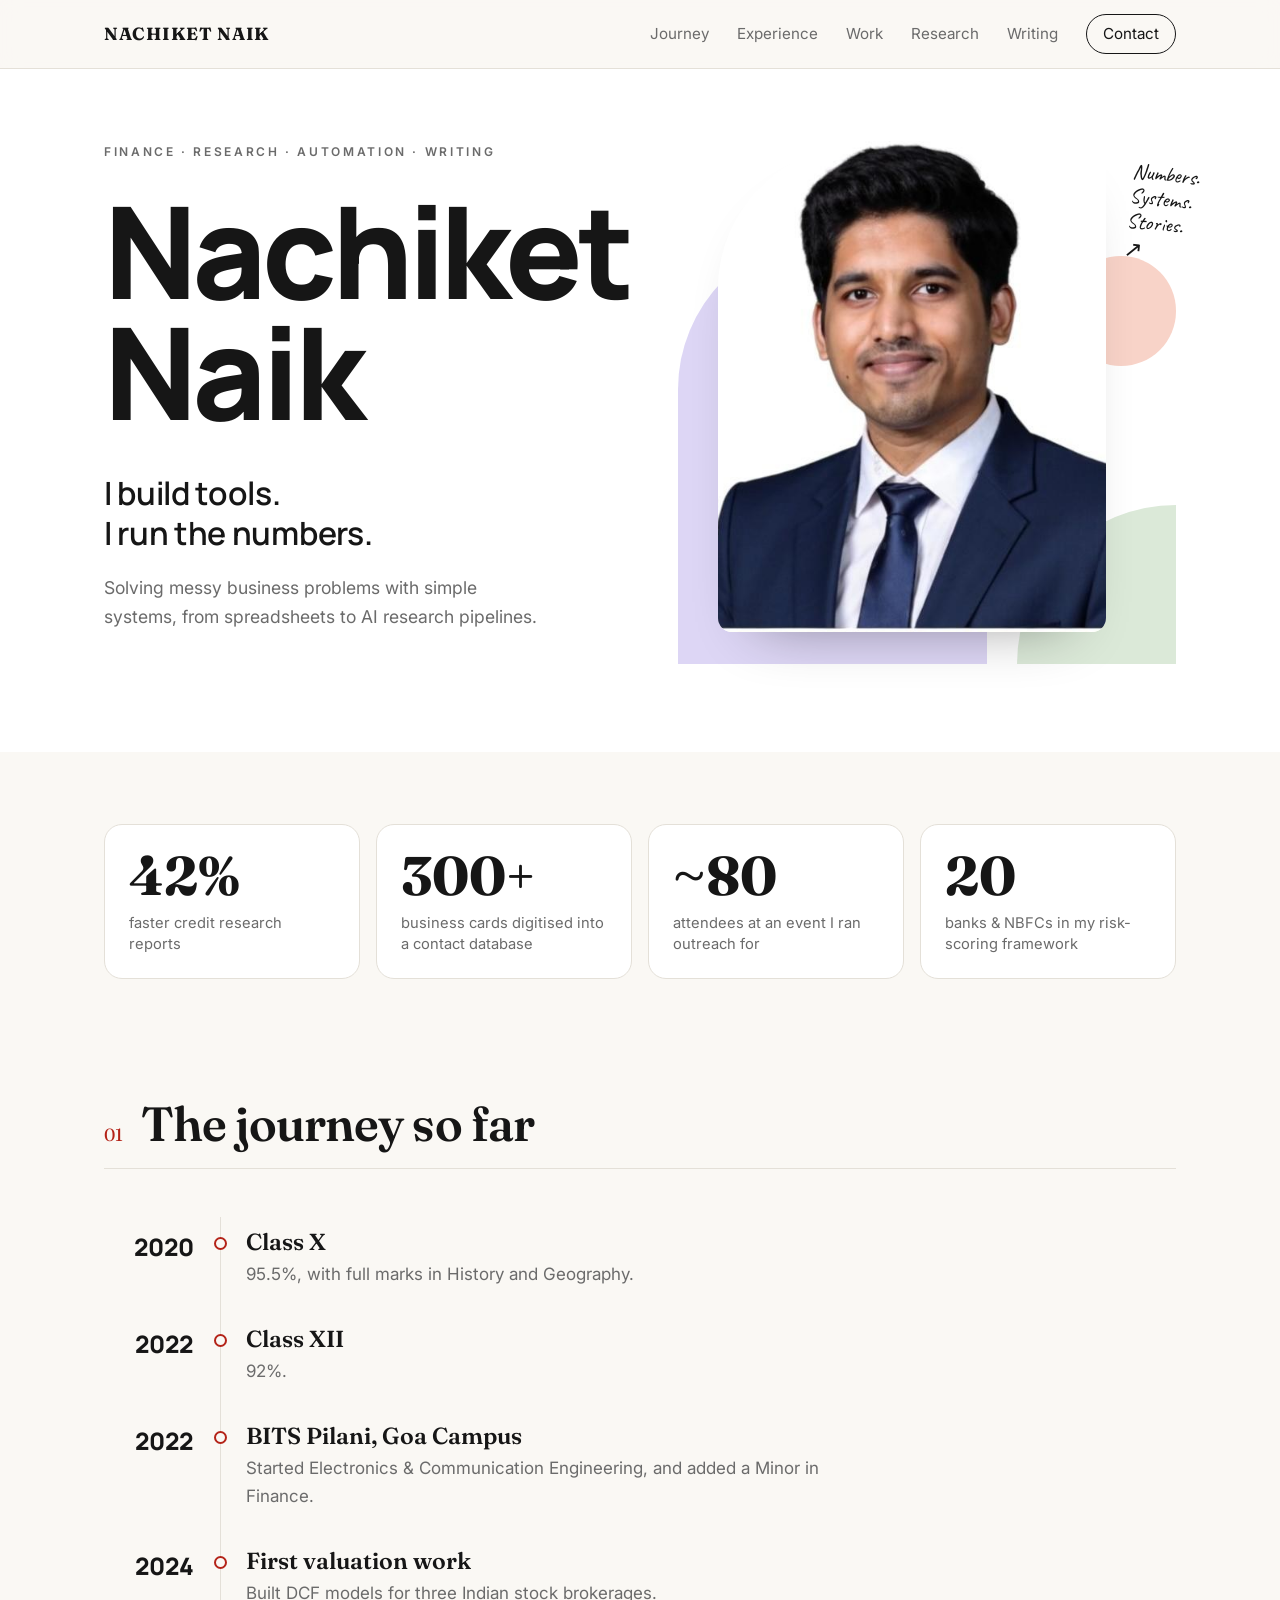
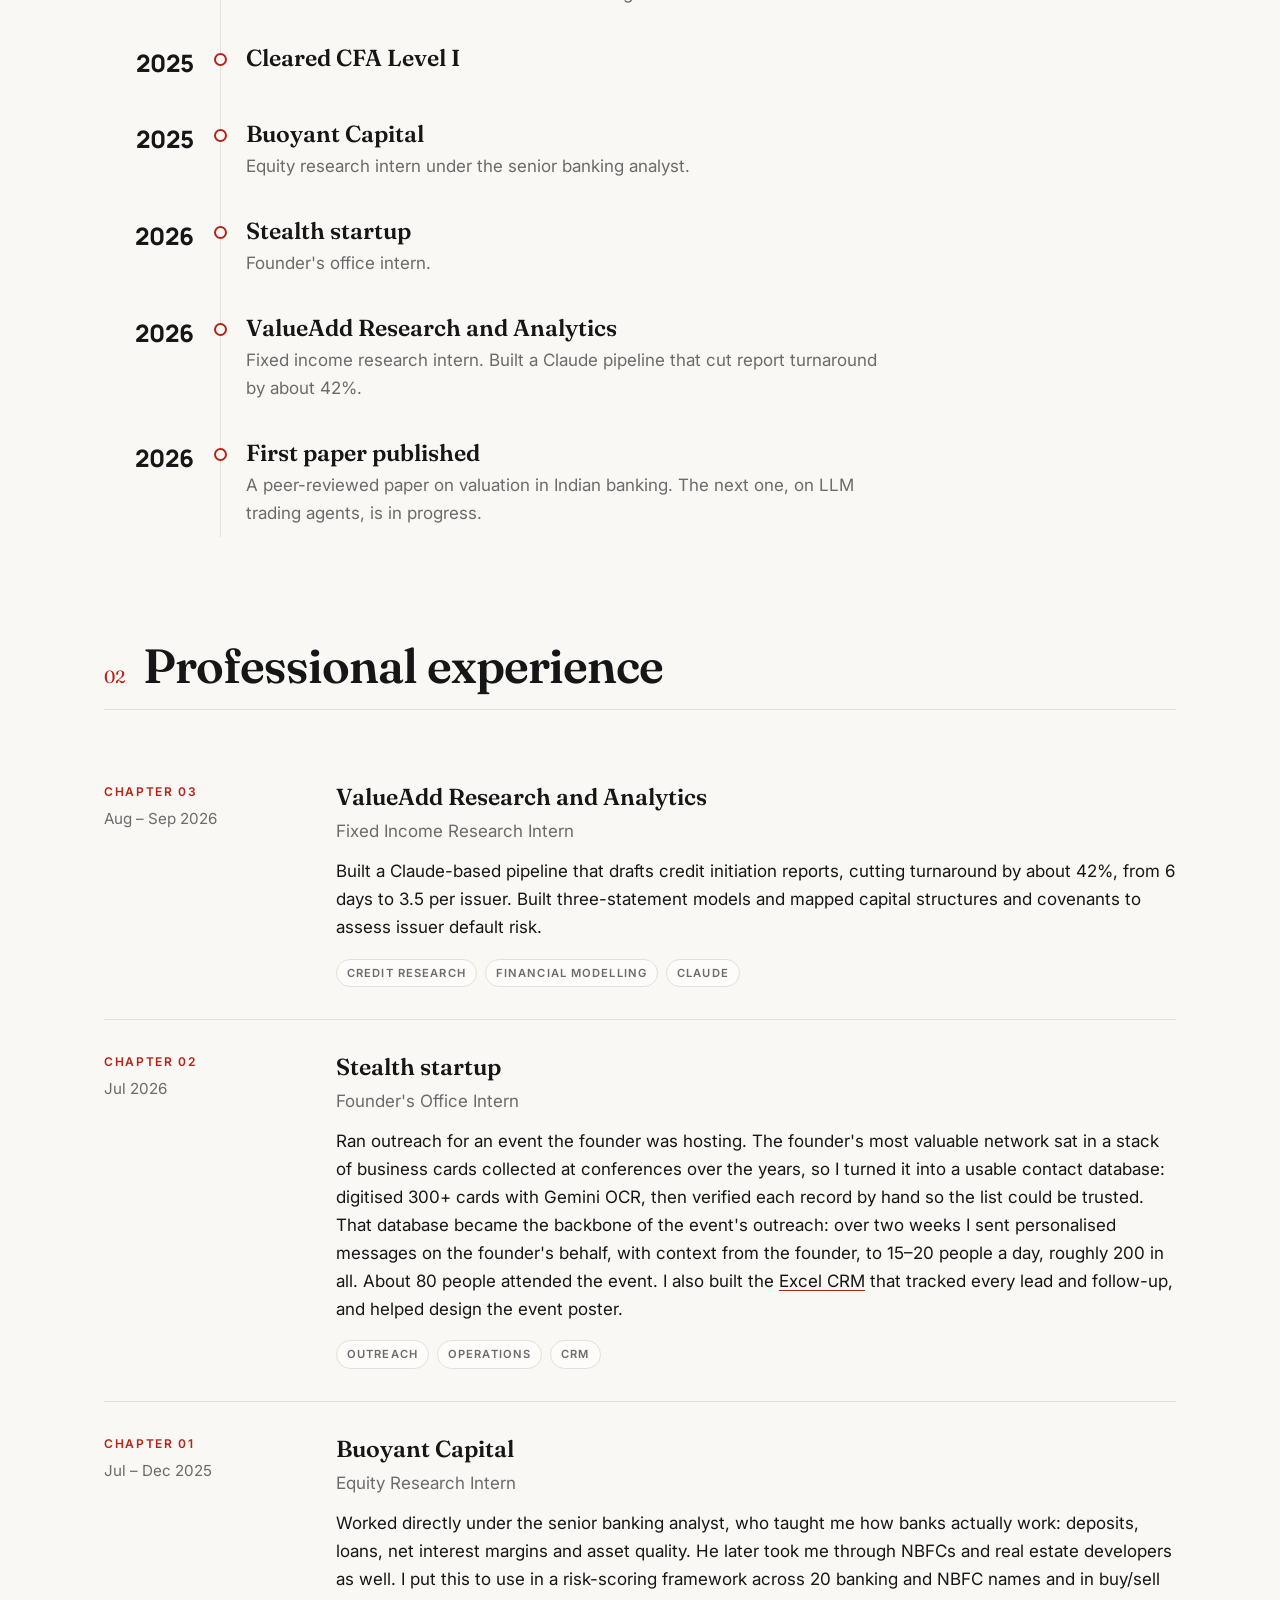
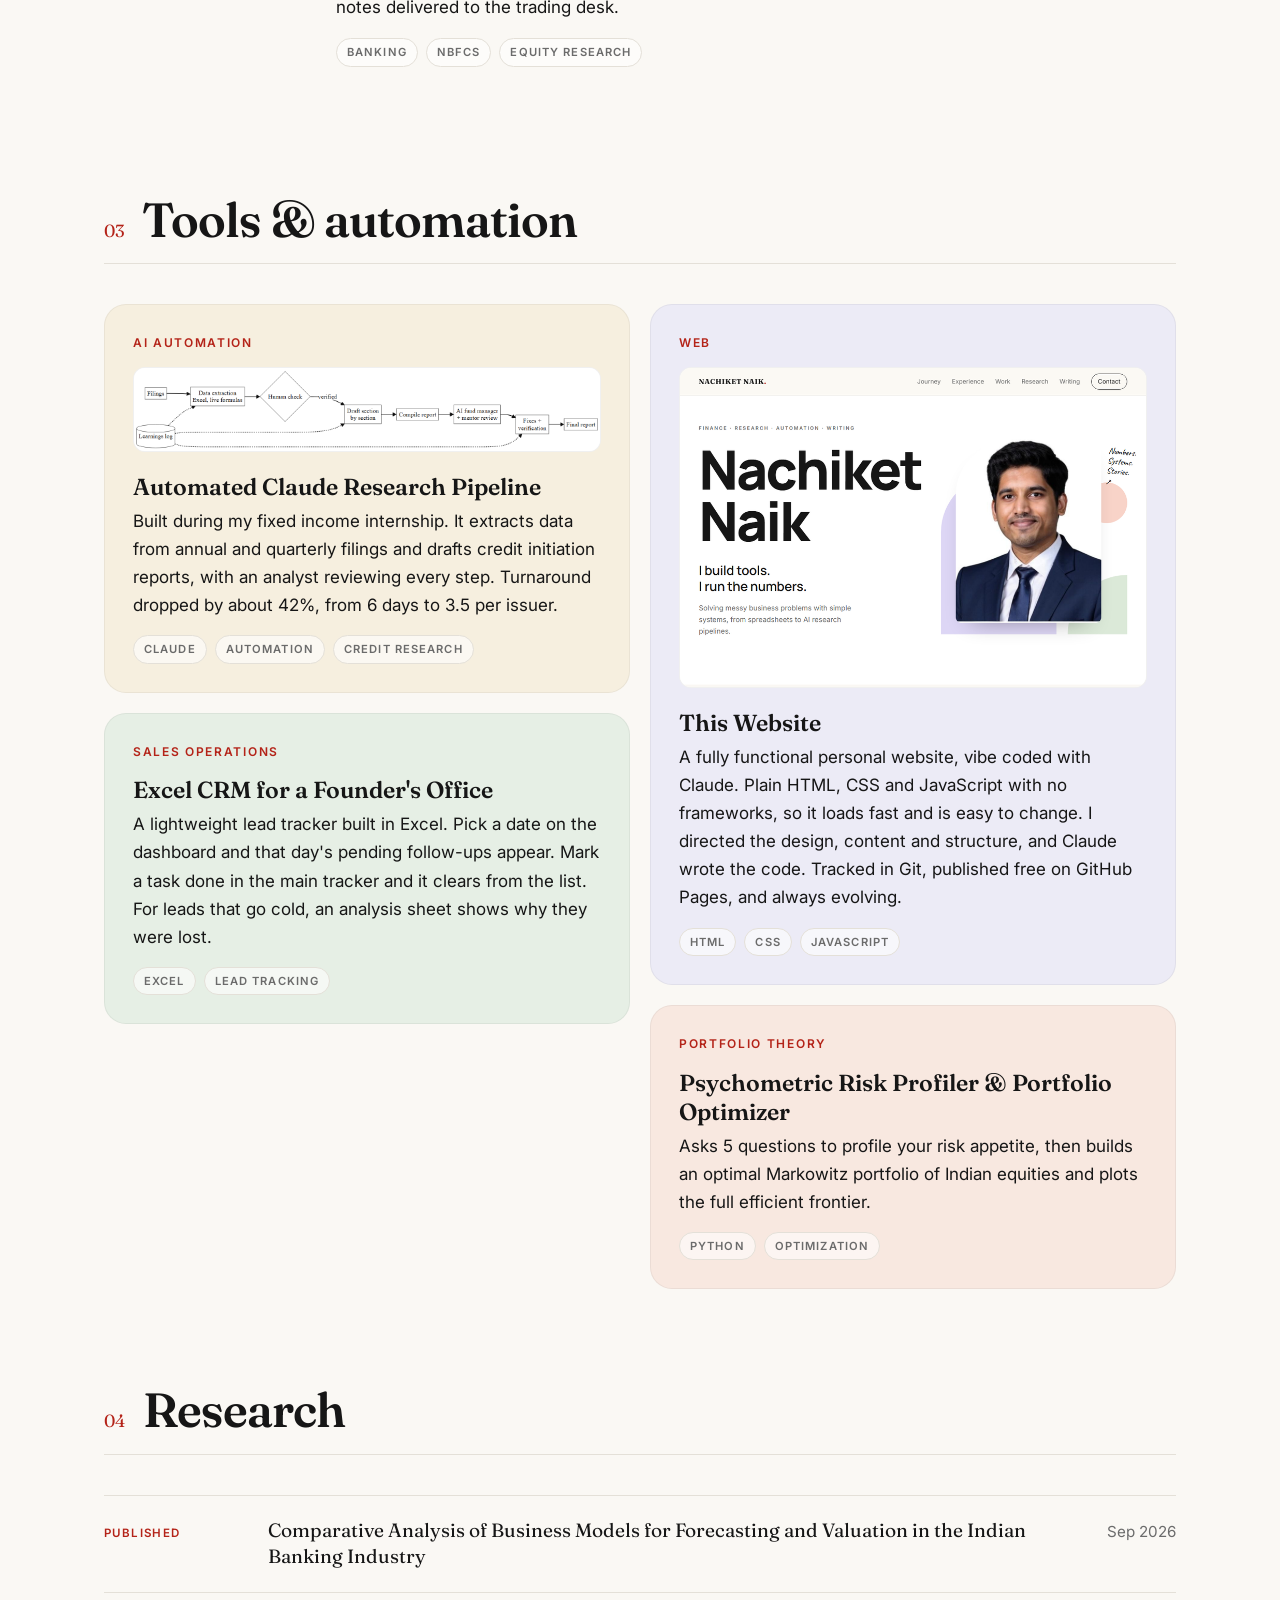
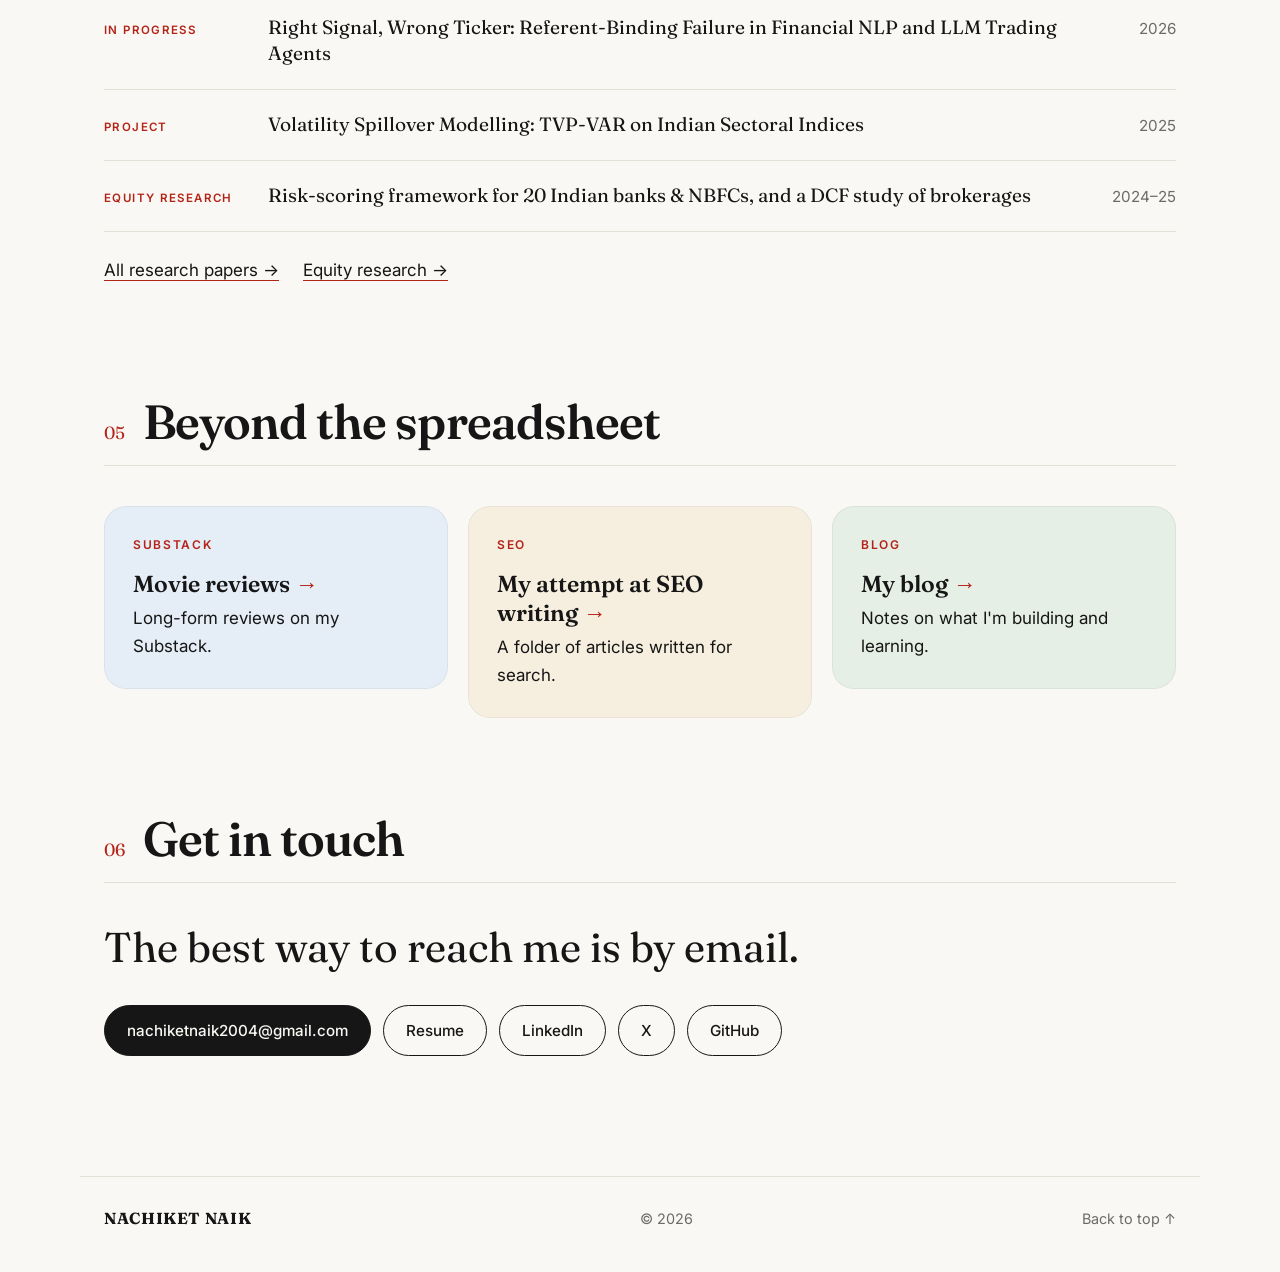
==== commit 13638019: "Preview: remove dot from wordmark Co-Authored-By: Claude Opus 5.5 <noreply@anthropic.com>" ====
--- a/preview/index.html
+++ b/preview/index.html
@@ -17,7 +17,7 @@
 
   <header class="site-header">
     <div class="wrap header-inner">
-      <a class="wordmark" href="#top">NACHIKET NAIK<span>.</span></a>
+      <a class="wordmark" href="#top">NACHIKET NAIK</a>
       <button class="menu-toggle" aria-label="Open menu" aria-expanded="false" aria-controls="nav">
         <span></span><span></span><span></span>
       </button>
@@ -247,7 +247,7 @@
           <span class="row-title">Comparative Analysis of Business Models for Forecasting and Valuation in the Indian Banking Industry</span>
           <span class="row-date">Sep 2026</span>
         </a>
-        <a class="row reveal" href="../research.html">
+        <a class="row reveal" href="research.html">
           <span class="row-tag">In progress</span>
           <span class="row-title">Right Signal, Wrong Ticker: Referent-Binding Failure in Financial NLP and LLM Trading Agents</span>
           <span class="row-date">2026</span>
@@ -257,13 +257,13 @@
           <span class="row-title">Volatility Spillover Modelling: TVP-VAR on Indian Sectoral Indices</span>
           <span class="row-date">2025</span>
         </a>
-        <a class="row reveal" href="../equity-research.html">
+        <a class="row reveal" href="equity-research.html">
           <span class="row-tag">Equity research</span>
           <span class="row-title">Risk-scoring framework for 20 Indian banks &amp; NBFCs, and a DCF study of brokerages</span>
           <span class="row-date">2024–25</span>
         </a>
       </div>
-      <p class="more reveal"><a href="../research.html">All research papers →</a> <a href="../equity-research.html">Equity research →</a></p>
+      <p class="more reveal"><a href="research.html">All research papers →</a> <a href="equity-research.html">Equity research →</a></p>
     </section>
 
     <!-- 05 Writing -->
@@ -284,7 +284,7 @@
           <h3>My attempt at SEO writing</h3>
           <p>A folder of articles written for search.</p>
         </a>
-        <a class="card card-link tint-sage reveal" href="../writing.html">
+        <a class="card card-link tint-sage reveal" href="writing.html">
           <p class="label">Blog</p>
           <h3>My blog</h3>
           <p>Notes on what I'm building and learning.</p>
@@ -310,7 +310,7 @@
   </main>
 
   <footer class="wrap footer">
-    <span class="wordmark">NACHIKET NAIK<span>.</span></span>
+    <span class="wordmark">NACHIKET NAIK</span>
     <span>&copy; 2026</span>
     <a href="#top">Back to top ↑</a>
   </footer>
--- a/preview/style.css
+++ b/preview/style.css
@@ -515,6 +515,40 @@
 .footer .wordmark { color: var(--ink); font-size: 1rem; }
 .footer a { text-decoration: none; }
 .footer a:hover { color: var(--ink); }
+
+
+/* Inner pages */
+
+.nav a.active { color: var(--ink); font-weight: 600; }
+
+.page-hero {
+  background: #fff;
+  padding: 80px 0 64px;
+  border-bottom: 1px solid var(--line);
+}
+.page-hero .eyebrow { color: var(--muted); letter-spacing: 0.22em; margin-bottom: 20px; }
+.page-hero h1 { font-size: clamp(3rem, 8vw, 6rem); margin-bottom: 20px; }
+.page-hero .lede { color: var(--muted); font-weight: 500; margin: 0; }
+
+.page-hero + .section { padding-top: 64px; }
+
+.post-list { list-style: none; margin: 18px 0 0; padding: 0; }
+.post-list li {
+  display: flex;
+  justify-content: space-between;
+  gap: 12px;
+  padding: 10px 0;
+  border-top: 1px solid rgba(0, 0, 0, 0.08);
+}
+.post-list a { font-family: var(--serif); font-weight: 600; text-decoration-color: var(--accent); text-underline-offset: 3px; }
+.post-list .date { color: var(--muted); font-size: 0.9rem; white-space: nowrap; }
+
+.post { max-width: 720px; padding-top: 72px; }
+.post h1 { font-size: clamp(2.6rem, 7vw, 4.5rem); margin-bottom: 32px; }
+.post h2 { font-size: 1.7rem; margin: 40px 0 12px; }
+.post p { font-size: 1.08rem; }
+.post .back { margin-top: 48px; }
+.post .back a { text-decoration-color: var(--accent); text-underline-offset: 4px; }
 
 /* Motion */
 
@@ -581,5 +615,7 @@
   .row { grid-template-columns: 1fr; gap: 4px; }
   .row-date { text-align: left; }
   .row:hover { padding-left: 0; }
+  .page-hero { padding: 48px 0 40px; }
+  .post { padding-top: 48px; }
   .footer { flex-direction: column; align-items: flex-start; margin-top: 80px; }
 }
